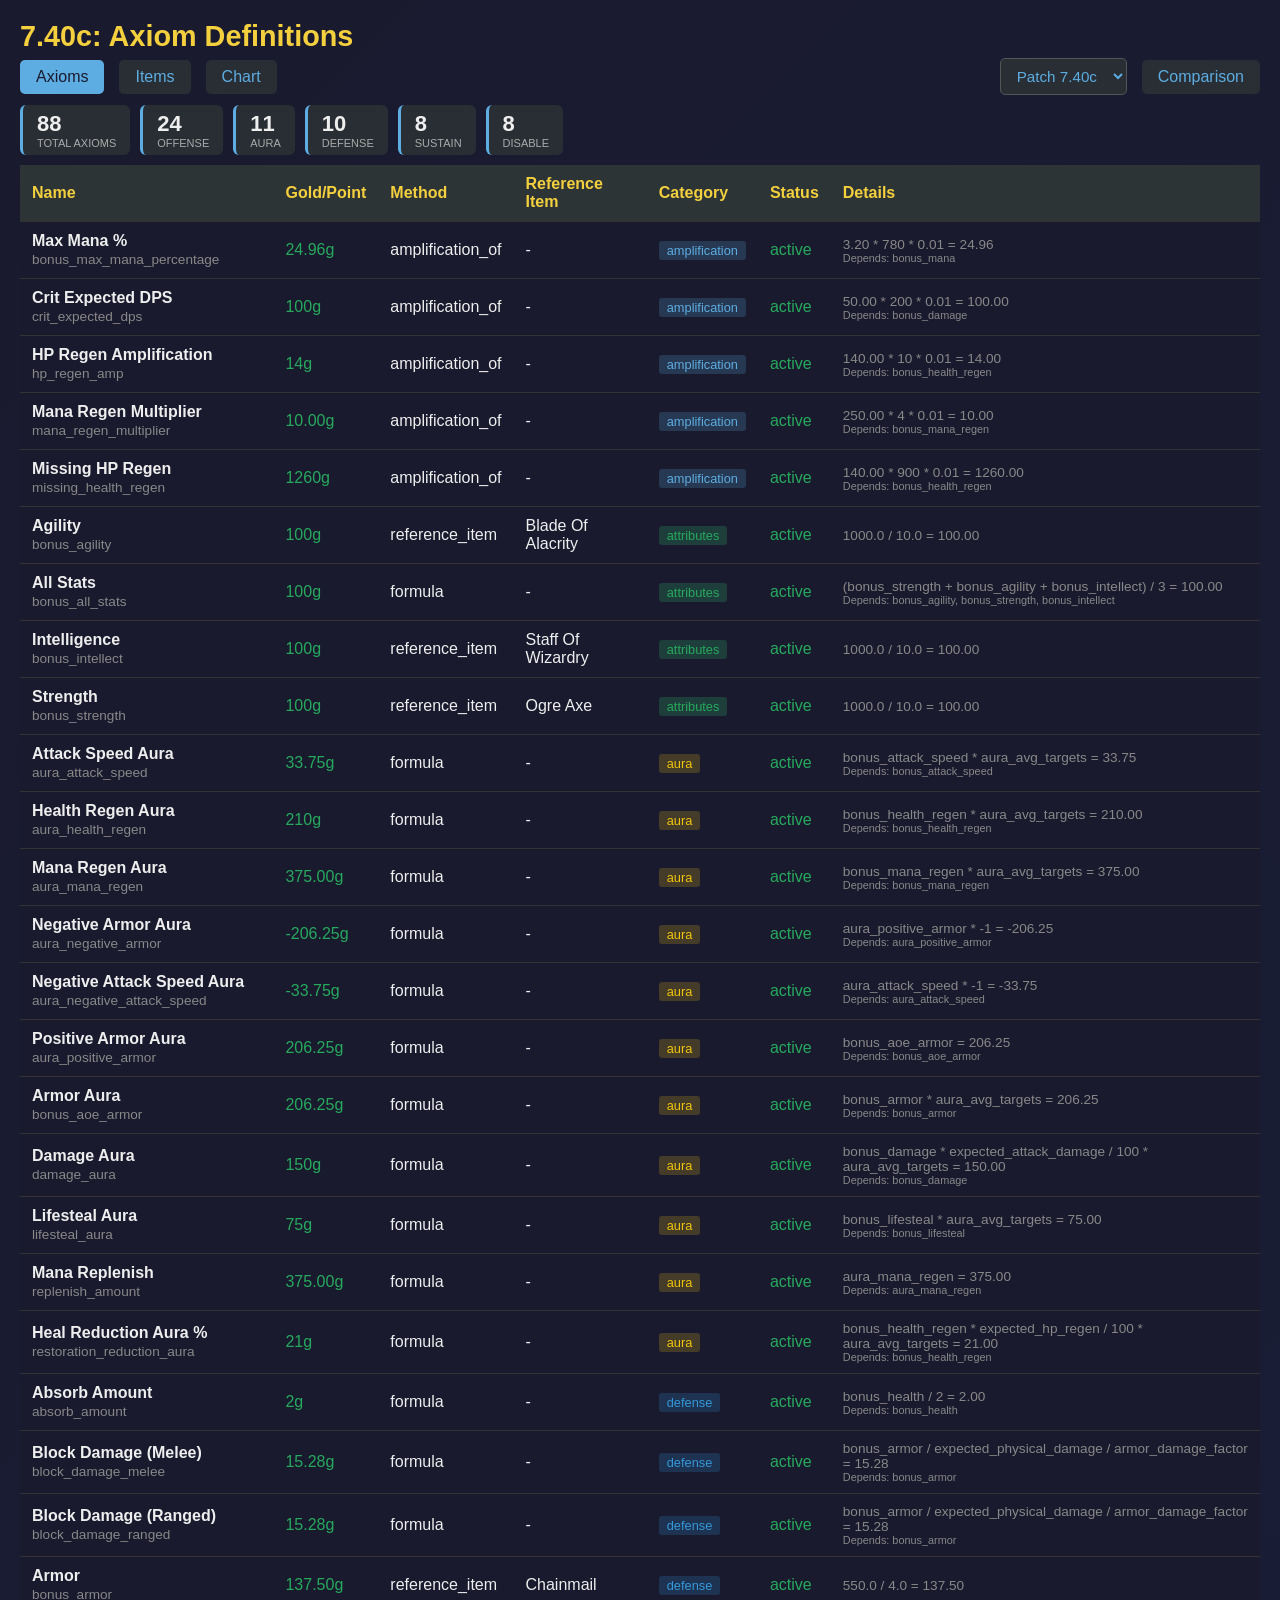
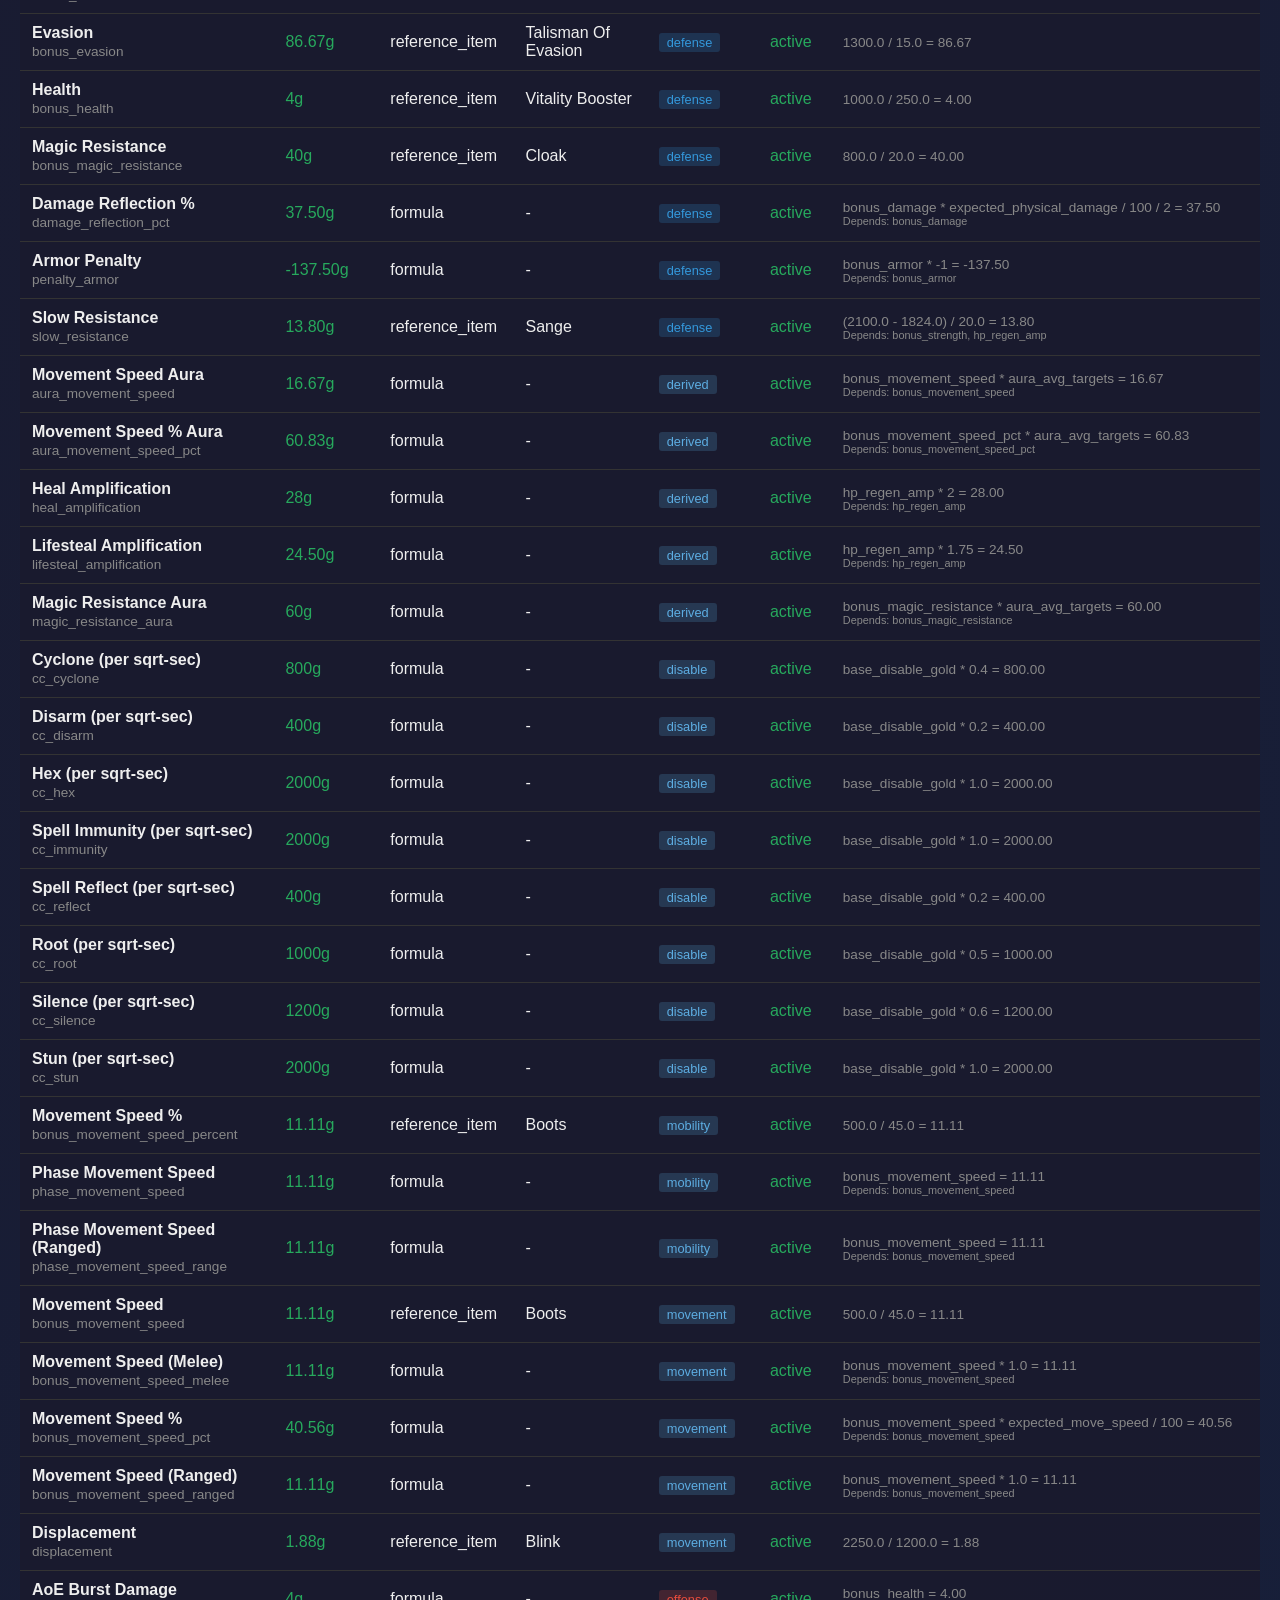
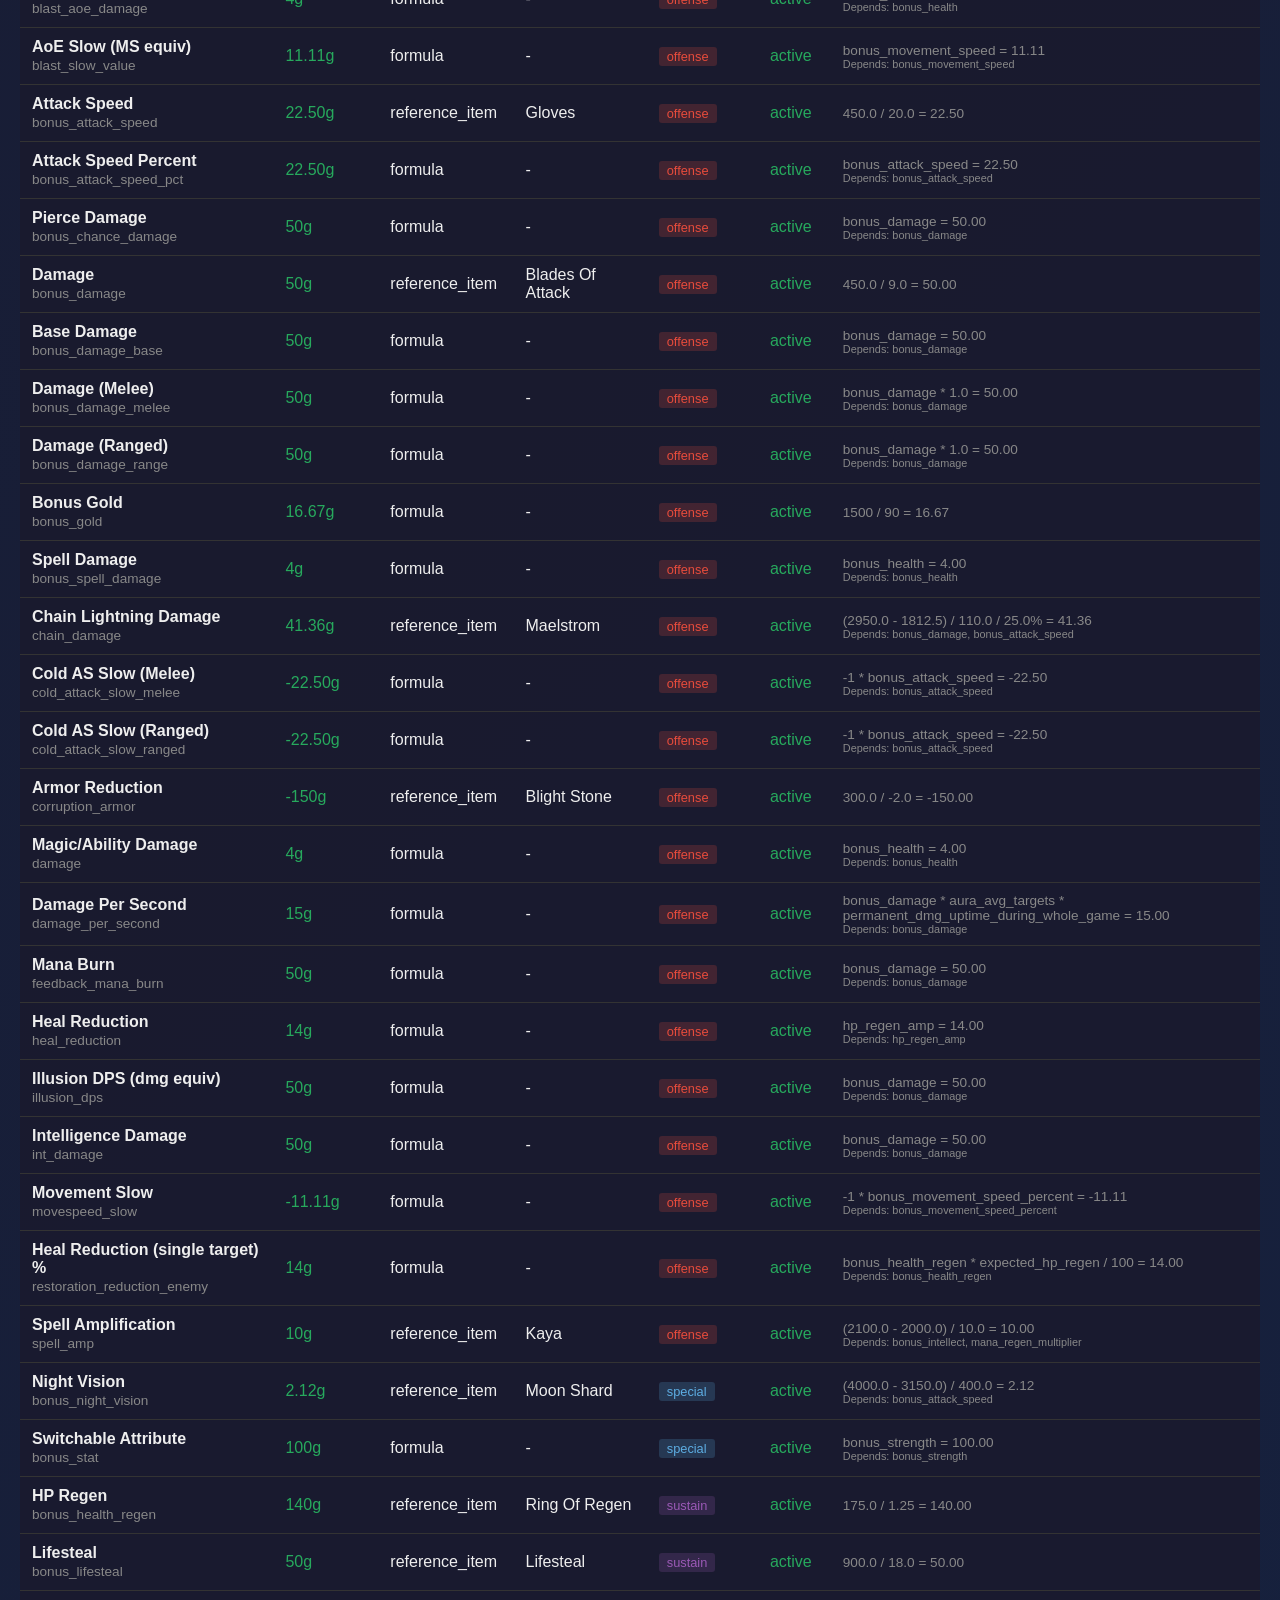
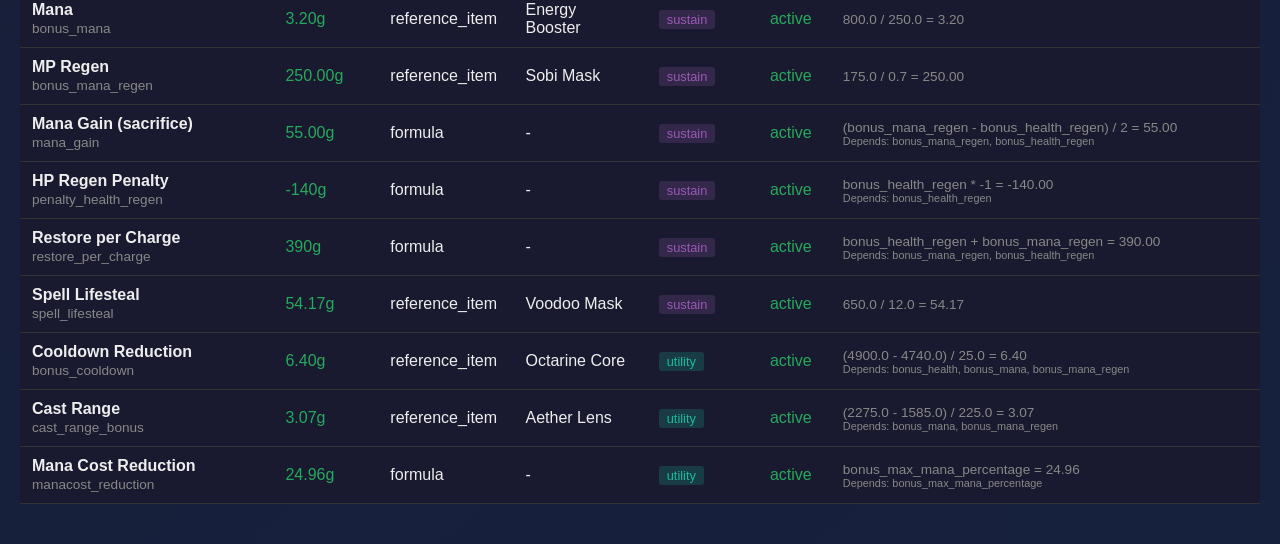
==== docs/patch_7.40c/axioms_table.html @ 4ae04c8a "init commit: 7.40c" ====
<!DOCTYPE html>
<html lang="en">
<head>
    <meta charset="UTF-8">
    <meta name="viewport" content="width=device-width, initial-scale=1.0">
    <title>Axioms - Dota 2 Item Analysis (Patch 7.40c)</title>
    <style>
* { box-sizing: border-box; margin: 0; padding: 0; }
body {
    font-family: 'Segoe UI', Tahoma, Geneva, Verdana, sans-serif;
    background: linear-gradient(135deg, #1a1a2e 0%, #16213e 100%);
    color: #eee;
    min-height: 100vh;
    padding: 20px;
}
.container { max-width: 1400px; margin: 0 auto; }
h1 { color: #f4d03f; margin-bottom: 10px; font-size: 1.8em; }
.subtitle { color: #888; margin-bottom: 20px; font-size: 0.9em; }
a { color: #5dade2; text-decoration: none; }
a:hover { text-decoration: underline; }

/* Navigation */
.nav { margin-bottom: 20px; display: flex; gap: 15px; flex-wrap: wrap; align-items: center; }
.nav a {
    background: rgba(45, 52, 54, 0.8);
    padding: 8px 16px;
    border-radius: 5px;
    color: #5dade2;
    transition: background 0.2s;
}
.nav a:hover { background: rgba(93, 173, 226, 0.2); text-decoration: none; }
.nav a.active { background: #5dade2; color: #1a1a2e; }

/* Stats cards */
.stats-row {
    display: flex; gap: 15px; flex-wrap: wrap; margin-bottom: 20px;
}
.stat-card {
    background: rgba(45, 52, 54, 0.8);
    padding: 12px 20px; border-radius: 8px;
    border-left: 4px solid #5dade2;
}
.stat-card.overvalued { border-left-color: #27a95d; }
.stat-card.undervalued { border-left-color: #e74c3c; }
.stat-card.fair { border-left-color: #86cef3; }
.stat-value { font-size: 22px; font-weight: bold; }
.stat-label { font-size: 11px; color: #aaa; text-transform: uppercase; }

/* Tables */
.table-container { overflow-x: auto; margin-bottom: 20px; }
table { border-collapse: collapse; width: 100%; background: rgba(26, 26, 46, 0.9); }
th, td { padding: 10px 12px; text-align: left; border-bottom: 1px solid #333; }
th {
    background: #2d3436;
    color: #f4d03f;
    cursor: pointer;
    user-select: none;
    position: sticky;
    top: 0;
}
th:hover { background: #3d4446; }
th.sorted-asc::after { content: ' \25B2'; font-size: 0.7em; }
th.sorted-desc::after { content: ' \25BC'; font-size: 0.7em; }
tr:hover { background: rgba(93, 173, 226, 0.1); }
.text-muted { color: #888; font-size: 0.85em; }
.text-green { color: #27a95d; }
.text-red { color: #e74c3c; }
.text-yellow { color: #86cef3; }
.text-blue { color: #5dade2; }

/* Responsive */
@media (max-width: 768px) {
    h1 { font-size: 1.4em; }
    .stats-row { flex-direction: column; }
    th, td { padding: 8px; font-size: 0.9em; }
}
/* Compact overrides for data pages (denser layout) */
h1 { margin-bottom: 5px; }
.nav { margin-bottom: 10px; }
.stats-row { gap: 10px; margin-bottom: 10px; }
.stat-card { padding: 6px 14px; border-radius: 6px; border-left-width: 3px; }

.category-badge {
    display: inline-block;
    padding: 2px 8px;
    border-radius: 3px;
    font-size: 0.8em;
    background: rgba(93, 173, 226, 0.2);
    color: #5dade2;
}
.category-badge.attributes { background: rgba(46, 204, 113, 0.2); color: #27a95d; }
.category-badge.offense { background: rgba(231, 76, 60, 0.2); color: #e74c3c; }
.category-badge.defense { background: rgba(52, 152, 219, 0.2); color: #3498db; }
.category-badge.sustain { background: rgba(155, 89, 182, 0.2); color: #9b59b6; }
.category-badge.aura { background: rgba(241, 196, 15, 0.2); color: #f1c40f; }
.category-badge.utility { background: rgba(26, 188, 156, 0.2); color: #1abc9c; }
.status-active { color: #27a95d; }
.status-unknown { color: #e74c3c; }
.depends { font-size: 0.8em; color: #888; }
    
.nav-right { margin-left: auto; display: flex; gap: 15px; align-items: center; }
#patchSelect {
    background: rgba(45, 52, 54, 0.8);
    color: #5dade2;
    border: 1px solid #555;
    padding: 8px 12px;
    border-radius: 5px;
    font-size: 0.95em;
    cursor: pointer;
}
#patchSelect:hover { background: rgba(93, 173, 226, 0.2); }
#patchSelect option { background: #2d3436; color: #eee; }
</style>
</head>
<body data-patch="7.40c">
    <div class="container">
        <h1>7.40c: Axiom Definitions</h1>

        <div class="nav"><a href="axioms_table.html" class="active">Axioms</a> <a href="items_table.html" class="">Items</a> <a href="interactive_chart.html" class="">Chart</a><div class="nav-right"><select id="patchSelect"></select><a href="../comparison.html">Comparison</a></div></div>

        <div class="stats-row">
            <div class="stat-card">
                <div class="stat-value">88</div>
                <div class="stat-label">Total Axioms</div>
            </div>
            <div class="stat-card">
                <div class="stat-value">24</div>
                <div class="stat-label">Offense</div>
            </div>
            <div class="stat-card">
                <div class="stat-value">11</div>
                <div class="stat-label">Aura</div>
            </div>
            <div class="stat-card">
                <div class="stat-value">10</div>
                <div class="stat-label">Defense</div>
            </div>
            <div class="stat-card">
                <div class="stat-value">8</div>
                <div class="stat-label">Sustain</div>
            </div>
            <div class="stat-card">
                <div class="stat-value">8</div>
                <div class="stat-label">Disable</div>
            </div>
        </div>

        <div class="table-container">
            <table id="axiomsTable">
                <thead>
                    <tr>
                        <th data-col="name">Name</th>
                        <th data-col="gold">Gold/Point</th>
                        <th data-col="method">Method</th>
                        <th data-col="reference">Reference Item</th>
                        <th data-col="category">Category</th>
                        <th data-col="status">Status</th>
                        <th>Details</th>
                    </tr>
                </thead>
                <tbody>
                    <tr>
                        <td><strong>Max Mana %</strong><br><span class="text-muted">bonus_max_mana_percentage</span></td>
                        <td class="text-green">24.96g</td>
                        <td>amplification_of</td>
                        <td>-</td>
                        <td><span class="category-badge amplification">amplification</span></td>
                        <td class="status-active">active</td>
                        <td class="text-muted">3.20 * 780 * 0.01 = 24.96<div class="depends">Depends: bonus_mana</div></td>
                    </tr>
                    <tr>
                        <td><strong>Crit Expected DPS</strong><br><span class="text-muted">crit_expected_dps</span></td>
                        <td class="text-green">100g</td>
                        <td>amplification_of</td>
                        <td>-</td>
                        <td><span class="category-badge amplification">amplification</span></td>
                        <td class="status-active">active</td>
                        <td class="text-muted">50.00 * 200 * 0.01 = 100.00<div class="depends">Depends: bonus_damage</div></td>
                    </tr>
                    <tr>
                        <td><strong>HP Regen Amplification</strong><br><span class="text-muted">hp_regen_amp</span></td>
                        <td class="text-green">14g</td>
                        <td>amplification_of</td>
                        <td>-</td>
                        <td><span class="category-badge amplification">amplification</span></td>
                        <td class="status-active">active</td>
                        <td class="text-muted">140.00 * 10 * 0.01 = 14.00<div class="depends">Depends: bonus_health_regen</div></td>
                    </tr>
                    <tr>
                        <td><strong>Mana Regen Multiplier</strong><br><span class="text-muted">mana_regen_multiplier</span></td>
                        <td class="text-green">10.00g</td>
                        <td>amplification_of</td>
                        <td>-</td>
                        <td><span class="category-badge amplification">amplification</span></td>
                        <td class="status-active">active</td>
                        <td class="text-muted">250.00 * 4 * 0.01 = 10.00<div class="depends">Depends: bonus_mana_regen</div></td>
                    </tr>
                    <tr>
                        <td><strong>Missing HP Regen</strong><br><span class="text-muted">missing_health_regen</span></td>
                        <td class="text-green">1260g</td>
                        <td>amplification_of</td>
                        <td>-</td>
                        <td><span class="category-badge amplification">amplification</span></td>
                        <td class="status-active">active</td>
                        <td class="text-muted">140.00 * 900 * 0.01 = 1260.00<div class="depends">Depends: bonus_health_regen</div></td>
                    </tr>
                    <tr>
                        <td><strong>Agility</strong><br><span class="text-muted">bonus_agility</span></td>
                        <td class="text-green">100g</td>
                        <td>reference_item</td>
                        <td>Blade Of Alacrity</td>
                        <td><span class="category-badge attributes">attributes</span></td>
                        <td class="status-active">active</td>
                        <td class="text-muted">1000.0 / 10.0 = 100.00</td>
                    </tr>
                    <tr>
                        <td><strong>All Stats</strong><br><span class="text-muted">bonus_all_stats</span></td>
                        <td class="text-green">100g</td>
                        <td>formula</td>
                        <td>-</td>
                        <td><span class="category-badge attributes">attributes</span></td>
                        <td class="status-active">active</td>
                        <td class="text-muted">(bonus_strength + bonus_agility + bonus_intellect) / 3 = 100.00<div class="depends">Depends: bonus_agility, bonus_strength, bonus_intellect</div></td>
                    </tr>
                    <tr>
                        <td><strong>Intelligence</strong><br><span class="text-muted">bonus_intellect</span></td>
                        <td class="text-green">100g</td>
                        <td>reference_item</td>
                        <td>Staff Of Wizardry</td>
                        <td><span class="category-badge attributes">attributes</span></td>
                        <td class="status-active">active</td>
                        <td class="text-muted">1000.0 / 10.0 = 100.00</td>
                    </tr>
                    <tr>
                        <td><strong>Strength</strong><br><span class="text-muted">bonus_strength</span></td>
                        <td class="text-green">100g</td>
                        <td>reference_item</td>
                        <td>Ogre Axe</td>
                        <td><span class="category-badge attributes">attributes</span></td>
                        <td class="status-active">active</td>
                        <td class="text-muted">1000.0 / 10.0 = 100.00</td>
                    </tr>
                    <tr>
                        <td><strong>Attack Speed Aura</strong><br><span class="text-muted">aura_attack_speed</span></td>
                        <td class="text-green">33.75g</td>
                        <td>formula</td>
                        <td>-</td>
                        <td><span class="category-badge aura">aura</span></td>
                        <td class="status-active">active</td>
                        <td class="text-muted">bonus_attack_speed * aura_avg_targets = 33.75<div class="depends">Depends: bonus_attack_speed</div></td>
                    </tr>
                    <tr>
                        <td><strong>Health Regen Aura</strong><br><span class="text-muted">aura_health_regen</span></td>
                        <td class="text-green">210g</td>
                        <td>formula</td>
                        <td>-</td>
                        <td><span class="category-badge aura">aura</span></td>
                        <td class="status-active">active</td>
                        <td class="text-muted">bonus_health_regen * aura_avg_targets = 210.00<div class="depends">Depends: bonus_health_regen</div></td>
                    </tr>
                    <tr>
                        <td><strong>Mana Regen Aura</strong><br><span class="text-muted">aura_mana_regen</span></td>
                        <td class="text-green">375.00g</td>
                        <td>formula</td>
                        <td>-</td>
                        <td><span class="category-badge aura">aura</span></td>
                        <td class="status-active">active</td>
                        <td class="text-muted">bonus_mana_regen * aura_avg_targets = 375.00<div class="depends">Depends: bonus_mana_regen</div></td>
                    </tr>
                    <tr>
                        <td><strong>Negative Armor Aura</strong><br><span class="text-muted">aura_negative_armor</span></td>
                        <td class="text-green">-206.25g</td>
                        <td>formula</td>
                        <td>-</td>
                        <td><span class="category-badge aura">aura</span></td>
                        <td class="status-active">active</td>
                        <td class="text-muted">aura_positive_armor * -1 = -206.25<div class="depends">Depends: aura_positive_armor</div></td>
                    </tr>
                    <tr>
                        <td><strong>Negative Attack Speed Aura</strong><br><span class="text-muted">aura_negative_attack_speed</span></td>
                        <td class="text-green">-33.75g</td>
                        <td>formula</td>
                        <td>-</td>
                        <td><span class="category-badge aura">aura</span></td>
                        <td class="status-active">active</td>
                        <td class="text-muted">aura_attack_speed * -1 = -33.75<div class="depends">Depends: aura_attack_speed</div></td>
                    </tr>
                    <tr>
                        <td><strong>Positive Armor Aura</strong><br><span class="text-muted">aura_positive_armor</span></td>
                        <td class="text-green">206.25g</td>
                        <td>formula</td>
                        <td>-</td>
                        <td><span class="category-badge aura">aura</span></td>
                        <td class="status-active">active</td>
                        <td class="text-muted">bonus_aoe_armor = 206.25<div class="depends">Depends: bonus_aoe_armor</div></td>
                    </tr>
                    <tr>
                        <td><strong>Armor Aura</strong><br><span class="text-muted">bonus_aoe_armor</span></td>
                        <td class="text-green">206.25g</td>
                        <td>formula</td>
                        <td>-</td>
                        <td><span class="category-badge aura">aura</span></td>
                        <td class="status-active">active</td>
                        <td class="text-muted">bonus_armor * aura_avg_targets = 206.25<div class="depends">Depends: bonus_armor</div></td>
                    </tr>
                    <tr>
                        <td><strong>Damage Aura</strong><br><span class="text-muted">damage_aura</span></td>
                        <td class="text-green">150g</td>
                        <td>formula</td>
                        <td>-</td>
                        <td><span class="category-badge aura">aura</span></td>
                        <td class="status-active">active</td>
                        <td class="text-muted">bonus_damage * expected_attack_damage / 100 * aura_avg_targets = 150.00<div class="depends">Depends: bonus_damage</div></td>
                    </tr>
                    <tr>
                        <td><strong>Lifesteal Aura</strong><br><span class="text-muted">lifesteal_aura</span></td>
                        <td class="text-green">75g</td>
                        <td>formula</td>
                        <td>-</td>
                        <td><span class="category-badge aura">aura</span></td>
                        <td class="status-active">active</td>
                        <td class="text-muted">bonus_lifesteal * aura_avg_targets = 75.00<div class="depends">Depends: bonus_lifesteal</div></td>
                    </tr>
                    <tr>
                        <td><strong>Mana Replenish</strong><br><span class="text-muted">replenish_amount</span></td>
                        <td class="text-green">375.00g</td>
                        <td>formula</td>
                        <td>-</td>
                        <td><span class="category-badge aura">aura</span></td>
                        <td class="status-active">active</td>
                        <td class="text-muted">aura_mana_regen = 375.00<div class="depends">Depends: aura_mana_regen</div></td>
                    </tr>
                    <tr>
                        <td><strong>Heal Reduction Aura %</strong><br><span class="text-muted">restoration_reduction_aura</span></td>
                        <td class="text-green">21g</td>
                        <td>formula</td>
                        <td>-</td>
                        <td><span class="category-badge aura">aura</span></td>
                        <td class="status-active">active</td>
                        <td class="text-muted">bonus_health_regen * expected_hp_regen / 100 * aura_avg_targets = 21.00<div class="depends">Depends: bonus_health_regen</div></td>
                    </tr>
                    <tr>
                        <td><strong>Absorb Amount</strong><br><span class="text-muted">absorb_amount</span></td>
                        <td class="text-green">2g</td>
                        <td>formula</td>
                        <td>-</td>
                        <td><span class="category-badge defense">defense</span></td>
                        <td class="status-active">active</td>
                        <td class="text-muted">bonus_health / 2 = 2.00<div class="depends">Depends: bonus_health</div></td>
                    </tr>
                    <tr>
                        <td><strong>Block Damage (Melee)</strong><br><span class="text-muted">block_damage_melee</span></td>
                        <td class="text-green">15.28g</td>
                        <td>formula</td>
                        <td>-</td>
                        <td><span class="category-badge defense">defense</span></td>
                        <td class="status-active">active</td>
                        <td class="text-muted">bonus_armor / expected_physical_damage / armor_damage_factor = 15.28<div class="depends">Depends: bonus_armor</div></td>
                    </tr>
                    <tr>
                        <td><strong>Block Damage (Ranged)</strong><br><span class="text-muted">block_damage_ranged</span></td>
                        <td class="text-green">15.28g</td>
                        <td>formula</td>
                        <td>-</td>
                        <td><span class="category-badge defense">defense</span></td>
                        <td class="status-active">active</td>
                        <td class="text-muted">bonus_armor / expected_physical_damage / armor_damage_factor = 15.28<div class="depends">Depends: bonus_armor</div></td>
                    </tr>
                    <tr>
                        <td><strong>Armor</strong><br><span class="text-muted">bonus_armor</span></td>
                        <td class="text-green">137.50g</td>
                        <td>reference_item</td>
                        <td>Chainmail</td>
                        <td><span class="category-badge defense">defense</span></td>
                        <td class="status-active">active</td>
                        <td class="text-muted">550.0 / 4.0 = 137.50</td>
                    </tr>
                    <tr>
                        <td><strong>Evasion</strong><br><span class="text-muted">bonus_evasion</span></td>
                        <td class="text-green">86.67g</td>
                        <td>reference_item</td>
                        <td>Talisman Of Evasion</td>
                        <td><span class="category-badge defense">defense</span></td>
                        <td class="status-active">active</td>
                        <td class="text-muted">1300.0 / 15.0 = 86.67</td>
                    </tr>
                    <tr>
                        <td><strong>Health</strong><br><span class="text-muted">bonus_health</span></td>
                        <td class="text-green">4g</td>
                        <td>reference_item</td>
                        <td>Vitality Booster</td>
                        <td><span class="category-badge defense">defense</span></td>
                        <td class="status-active">active</td>
                        <td class="text-muted">1000.0 / 250.0 = 4.00</td>
                    </tr>
                    <tr>
                        <td><strong>Magic Resistance</strong><br><span class="text-muted">bonus_magic_resistance</span></td>
                        <td class="text-green">40g</td>
                        <td>reference_item</td>
                        <td>Cloak</td>
                        <td><span class="category-badge defense">defense</span></td>
                        <td class="status-active">active</td>
                        <td class="text-muted">800.0 / 20.0 = 40.00</td>
                    </tr>
                    <tr>
                        <td><strong>Damage Reflection %</strong><br><span class="text-muted">damage_reflection_pct</span></td>
                        <td class="text-green">37.50g</td>
                        <td>formula</td>
                        <td>-</td>
                        <td><span class="category-badge defense">defense</span></td>
                        <td class="status-active">active</td>
                        <td class="text-muted">bonus_damage * expected_physical_damage / 100 / 2 = 37.50<div class="depends">Depends: bonus_damage</div></td>
                    </tr>
                    <tr>
                        <td><strong>Armor Penalty</strong><br><span class="text-muted">penalty_armor</span></td>
                        <td class="text-green">-137.50g</td>
                        <td>formula</td>
                        <td>-</td>
                        <td><span class="category-badge defense">defense</span></td>
                        <td class="status-active">active</td>
                        <td class="text-muted">bonus_armor * -1 = -137.50<div class="depends">Depends: bonus_armor</div></td>
                    </tr>
                    <tr>
                        <td><strong>Slow Resistance</strong><br><span class="text-muted">slow_resistance</span></td>
                        <td class="text-green">13.80g</td>
                        <td>reference_item</td>
                        <td>Sange</td>
                        <td><span class="category-badge defense">defense</span></td>
                        <td class="status-active">active</td>
                        <td class="text-muted">(2100.0 - 1824.0) / 20.0 = 13.80<div class="depends">Depends: bonus_strength, hp_regen_amp</div></td>
                    </tr>
                    <tr>
                        <td><strong>Movement Speed Aura</strong><br><span class="text-muted">aura_movement_speed</span></td>
                        <td class="text-green">16.67g</td>
                        <td>formula</td>
                        <td>-</td>
                        <td><span class="category-badge derived">derived</span></td>
                        <td class="status-active">active</td>
                        <td class="text-muted">bonus_movement_speed * aura_avg_targets = 16.67<div class="depends">Depends: bonus_movement_speed</div></td>
                    </tr>
                    <tr>
                        <td><strong>Movement Speed % Aura</strong><br><span class="text-muted">aura_movement_speed_pct</span></td>
                        <td class="text-green">60.83g</td>
                        <td>formula</td>
                        <td>-</td>
                        <td><span class="category-badge derived">derived</span></td>
                        <td class="status-active">active</td>
                        <td class="text-muted">bonus_movement_speed_pct * aura_avg_targets = 60.83<div class="depends">Depends: bonus_movement_speed_pct</div></td>
                    </tr>
                    <tr>
                        <td><strong>Heal Amplification</strong><br><span class="text-muted">heal_amplification</span></td>
                        <td class="text-green">28g</td>
                        <td>formula</td>
                        <td>-</td>
                        <td><span class="category-badge derived">derived</span></td>
                        <td class="status-active">active</td>
                        <td class="text-muted">hp_regen_amp * 2 = 28.00<div class="depends">Depends: hp_regen_amp</div></td>
                    </tr>
                    <tr>
                        <td><strong>Lifesteal Amplification</strong><br><span class="text-muted">lifesteal_amplification</span></td>
                        <td class="text-green">24.50g</td>
                        <td>formula</td>
                        <td>-</td>
                        <td><span class="category-badge derived">derived</span></td>
                        <td class="status-active">active</td>
                        <td class="text-muted">hp_regen_amp * 1.75 = 24.50<div class="depends">Depends: hp_regen_amp</div></td>
                    </tr>
                    <tr>
                        <td><strong>Magic Resistance Aura</strong><br><span class="text-muted">magic_resistance_aura</span></td>
                        <td class="text-green">60g</td>
                        <td>formula</td>
                        <td>-</td>
                        <td><span class="category-badge derived">derived</span></td>
                        <td class="status-active">active</td>
                        <td class="text-muted">bonus_magic_resistance * aura_avg_targets = 60.00<div class="depends">Depends: bonus_magic_resistance</div></td>
                    </tr>
                    <tr>
                        <td><strong>Cyclone (per sqrt-sec)</strong><br><span class="text-muted">cc_cyclone</span></td>
                        <td class="text-green">800g</td>
                        <td>formula</td>
                        <td>-</td>
                        <td><span class="category-badge disable">disable</span></td>
                        <td class="status-active">active</td>
                        <td class="text-muted">base_disable_gold * 0.4 = 800.00</td>
                    </tr>
                    <tr>
                        <td><strong>Disarm (per sqrt-sec)</strong><br><span class="text-muted">cc_disarm</span></td>
                        <td class="text-green">400g</td>
                        <td>formula</td>
                        <td>-</td>
                        <td><span class="category-badge disable">disable</span></td>
                        <td class="status-active">active</td>
                        <td class="text-muted">base_disable_gold * 0.2 = 400.00</td>
                    </tr>
                    <tr>
                        <td><strong>Hex (per sqrt-sec)</strong><br><span class="text-muted">cc_hex</span></td>
                        <td class="text-green">2000g</td>
                        <td>formula</td>
                        <td>-</td>
                        <td><span class="category-badge disable">disable</span></td>
                        <td class="status-active">active</td>
                        <td class="text-muted">base_disable_gold * 1.0 = 2000.00</td>
                    </tr>
                    <tr>
                        <td><strong>Spell Immunity (per sqrt-sec)</strong><br><span class="text-muted">cc_immunity</span></td>
                        <td class="text-green">2000g</td>
                        <td>formula</td>
                        <td>-</td>
                        <td><span class="category-badge disable">disable</span></td>
                        <td class="status-active">active</td>
                        <td class="text-muted">base_disable_gold * 1.0 = 2000.00</td>
                    </tr>
                    <tr>
                        <td><strong>Spell Reflect (per sqrt-sec)</strong><br><span class="text-muted">cc_reflect</span></td>
                        <td class="text-green">400g</td>
                        <td>formula</td>
                        <td>-</td>
                        <td><span class="category-badge disable">disable</span></td>
                        <td class="status-active">active</td>
                        <td class="text-muted">base_disable_gold * 0.2 = 400.00</td>
                    </tr>
                    <tr>
                        <td><strong>Root (per sqrt-sec)</strong><br><span class="text-muted">cc_root</span></td>
                        <td class="text-green">1000g</td>
                        <td>formula</td>
                        <td>-</td>
                        <td><span class="category-badge disable">disable</span></td>
                        <td class="status-active">active</td>
                        <td class="text-muted">base_disable_gold * 0.5 = 1000.00</td>
                    </tr>
                    <tr>
                        <td><strong>Silence (per sqrt-sec)</strong><br><span class="text-muted">cc_silence</span></td>
                        <td class="text-green">1200g</td>
                        <td>formula</td>
                        <td>-</td>
                        <td><span class="category-badge disable">disable</span></td>
                        <td class="status-active">active</td>
                        <td class="text-muted">base_disable_gold * 0.6 = 1200.00</td>
                    </tr>
                    <tr>
                        <td><strong>Stun (per sqrt-sec)</strong><br><span class="text-muted">cc_stun</span></td>
                        <td class="text-green">2000g</td>
                        <td>formula</td>
                        <td>-</td>
                        <td><span class="category-badge disable">disable</span></td>
                        <td class="status-active">active</td>
                        <td class="text-muted">base_disable_gold * 1.0 = 2000.00</td>
                    </tr>
                    <tr>
                        <td><strong>Movement Speed %</strong><br><span class="text-muted">bonus_movement_speed_percent</span></td>
                        <td class="text-green">11.11g</td>
                        <td>reference_item</td>
                        <td>Boots</td>
                        <td><span class="category-badge mobility">mobility</span></td>
                        <td class="status-active">active</td>
                        <td class="text-muted">500.0 / 45.0 = 11.11</td>
                    </tr>
                    <tr>
                        <td><strong>Phase Movement Speed</strong><br><span class="text-muted">phase_movement_speed</span></td>
                        <td class="text-green">11.11g</td>
                        <td>formula</td>
                        <td>-</td>
                        <td><span class="category-badge mobility">mobility</span></td>
                        <td class="status-active">active</td>
                        <td class="text-muted">bonus_movement_speed = 11.11<div class="depends">Depends: bonus_movement_speed</div></td>
                    </tr>
                    <tr>
                        <td><strong>Phase Movement Speed (Ranged)</strong><br><span class="text-muted">phase_movement_speed_range</span></td>
                        <td class="text-green">11.11g</td>
                        <td>formula</td>
                        <td>-</td>
                        <td><span class="category-badge mobility">mobility</span></td>
                        <td class="status-active">active</td>
                        <td class="text-muted">bonus_movement_speed = 11.11<div class="depends">Depends: bonus_movement_speed</div></td>
                    </tr>
                    <tr>
                        <td><strong>Movement Speed</strong><br><span class="text-muted">bonus_movement_speed</span></td>
                        <td class="text-green">11.11g</td>
                        <td>reference_item</td>
                        <td>Boots</td>
                        <td><span class="category-badge movement">movement</span></td>
                        <td class="status-active">active</td>
                        <td class="text-muted">500.0 / 45.0 = 11.11</td>
                    </tr>
                    <tr>
                        <td><strong>Movement Speed (Melee)</strong><br><span class="text-muted">bonus_movement_speed_melee</span></td>
                        <td class="text-green">11.11g</td>
                        <td>formula</td>
                        <td>-</td>
                        <td><span class="category-badge movement">movement</span></td>
                        <td class="status-active">active</td>
                        <td class="text-muted">bonus_movement_speed * 1.0 = 11.11<div class="depends">Depends: bonus_movement_speed</div></td>
                    </tr>
                    <tr>
                        <td><strong>Movement Speed %</strong><br><span class="text-muted">bonus_movement_speed_pct</span></td>
                        <td class="text-green">40.56g</td>
                        <td>formula</td>
                        <td>-</td>
                        <td><span class="category-badge movement">movement</span></td>
                        <td class="status-active">active</td>
                        <td class="text-muted">bonus_movement_speed * expected_move_speed / 100 = 40.56<div class="depends">Depends: bonus_movement_speed</div></td>
                    </tr>
                    <tr>
                        <td><strong>Movement Speed (Ranged)</strong><br><span class="text-muted">bonus_movement_speed_ranged</span></td>
                        <td class="text-green">11.11g</td>
                        <td>formula</td>
                        <td>-</td>
                        <td><span class="category-badge movement">movement</span></td>
                        <td class="status-active">active</td>
                        <td class="text-muted">bonus_movement_speed * 1.0 = 11.11<div class="depends">Depends: bonus_movement_speed</div></td>
                    </tr>
                    <tr>
                        <td><strong>Displacement</strong><br><span class="text-muted">displacement</span></td>
                        <td class="text-green">1.88g</td>
                        <td>reference_item</td>
                        <td>Blink</td>
                        <td><span class="category-badge movement">movement</span></td>
                        <td class="status-active">active</td>
                        <td class="text-muted">2250.0 / 1200.0 = 1.88</td>
                    </tr>
                    <tr>
                        <td><strong>AoE Burst Damage</strong><br><span class="text-muted">blast_aoe_damage</span></td>
                        <td class="text-green">4g</td>
                        <td>formula</td>
                        <td>-</td>
                        <td><span class="category-badge offense">offense</span></td>
                        <td class="status-active">active</td>
                        <td class="text-muted">bonus_health = 4.00<div class="depends">Depends: bonus_health</div></td>
                    </tr>
                    <tr>
                        <td><strong>AoE Slow (MS equiv)</strong><br><span class="text-muted">blast_slow_value</span></td>
                        <td class="text-green">11.11g</td>
                        <td>formula</td>
                        <td>-</td>
                        <td><span class="category-badge offense">offense</span></td>
                        <td class="status-active">active</td>
                        <td class="text-muted">bonus_movement_speed = 11.11<div class="depends">Depends: bonus_movement_speed</div></td>
                    </tr>
                    <tr>
                        <td><strong>Attack Speed</strong><br><span class="text-muted">bonus_attack_speed</span></td>
                        <td class="text-green">22.50g</td>
                        <td>reference_item</td>
                        <td>Gloves</td>
                        <td><span class="category-badge offense">offense</span></td>
                        <td class="status-active">active</td>
                        <td class="text-muted">450.0 / 20.0 = 22.50</td>
                    </tr>
                    <tr>
                        <td><strong>Attack Speed Percent</strong><br><span class="text-muted">bonus_attack_speed_pct</span></td>
                        <td class="text-green">22.50g</td>
                        <td>formula</td>
                        <td>-</td>
                        <td><span class="category-badge offense">offense</span></td>
                        <td class="status-active">active</td>
                        <td class="text-muted">bonus_attack_speed = 22.50<div class="depends">Depends: bonus_attack_speed</div></td>
                    </tr>
                    <tr>
                        <td><strong>Pierce Damage</strong><br><span class="text-muted">bonus_chance_damage</span></td>
                        <td class="text-green">50g</td>
                        <td>formula</td>
                        <td>-</td>
                        <td><span class="category-badge offense">offense</span></td>
                        <td class="status-active">active</td>
                        <td class="text-muted">bonus_damage = 50.00<div class="depends">Depends: bonus_damage</div></td>
                    </tr>
                    <tr>
                        <td><strong>Damage</strong><br><span class="text-muted">bonus_damage</span></td>
                        <td class="text-green">50g</td>
                        <td>reference_item</td>
                        <td>Blades Of Attack</td>
                        <td><span class="category-badge offense">offense</span></td>
                        <td class="status-active">active</td>
                        <td class="text-muted">450.0 / 9.0 = 50.00</td>
                    </tr>
                    <tr>
                        <td><strong>Base Damage</strong><br><span class="text-muted">bonus_damage_base</span></td>
                        <td class="text-green">50g</td>
                        <td>formula</td>
                        <td>-</td>
                        <td><span class="category-badge offense">offense</span></td>
                        <td class="status-active">active</td>
                        <td class="text-muted">bonus_damage = 50.00<div class="depends">Depends: bonus_damage</div></td>
                    </tr>
                    <tr>
                        <td><strong>Damage (Melee)</strong><br><span class="text-muted">bonus_damage_melee</span></td>
                        <td class="text-green">50g</td>
                        <td>formula</td>
                        <td>-</td>
                        <td><span class="category-badge offense">offense</span></td>
                        <td class="status-active">active</td>
                        <td class="text-muted">bonus_damage * 1.0 = 50.00<div class="depends">Depends: bonus_damage</div></td>
                    </tr>
                    <tr>
                        <td><strong>Damage (Ranged)</strong><br><span class="text-muted">bonus_damage_range</span></td>
                        <td class="text-green">50g</td>
                        <td>formula</td>
                        <td>-</td>
                        <td><span class="category-badge offense">offense</span></td>
                        <td class="status-active">active</td>
                        <td class="text-muted">bonus_damage * 1.0 = 50.00<div class="depends">Depends: bonus_damage</div></td>
                    </tr>
                    <tr>
                        <td><strong>Bonus Gold</strong><br><span class="text-muted">bonus_gold</span></td>
                        <td class="text-green">16.67g</td>
                        <td>formula</td>
                        <td>-</td>
                        <td><span class="category-badge offense">offense</span></td>
                        <td class="status-active">active</td>
                        <td class="text-muted">1500 / 90 = 16.67</td>
                    </tr>
                    <tr>
                        <td><strong>Spell Damage</strong><br><span class="text-muted">bonus_spell_damage</span></td>
                        <td class="text-green">4g</td>
                        <td>formula</td>
                        <td>-</td>
                        <td><span class="category-badge offense">offense</span></td>
                        <td class="status-active">active</td>
                        <td class="text-muted">bonus_health = 4.00<div class="depends">Depends: bonus_health</div></td>
                    </tr>
                    <tr>
                        <td><strong>Chain Lightning Damage</strong><br><span class="text-muted">chain_damage</span></td>
                        <td class="text-green">41.36g</td>
                        <td>reference_item</td>
                        <td>Maelstrom</td>
                        <td><span class="category-badge offense">offense</span></td>
                        <td class="status-active">active</td>
                        <td class="text-muted">(2950.0 - 1812.5) / 110.0 / 25.0% = 41.36<div class="depends">Depends: bonus_damage, bonus_attack_speed</div></td>
                    </tr>
                    <tr>
                        <td><strong>Cold AS Slow (Melee)</strong><br><span class="text-muted">cold_attack_slow_melee</span></td>
                        <td class="text-green">-22.50g</td>
                        <td>formula</td>
                        <td>-</td>
                        <td><span class="category-badge offense">offense</span></td>
                        <td class="status-active">active</td>
                        <td class="text-muted">-1 * bonus_attack_speed = -22.50<div class="depends">Depends: bonus_attack_speed</div></td>
                    </tr>
                    <tr>
                        <td><strong>Cold AS Slow (Ranged)</strong><br><span class="text-muted">cold_attack_slow_ranged</span></td>
                        <td class="text-green">-22.50g</td>
                        <td>formula</td>
                        <td>-</td>
                        <td><span class="category-badge offense">offense</span></td>
                        <td class="status-active">active</td>
                        <td class="text-muted">-1 * bonus_attack_speed = -22.50<div class="depends">Depends: bonus_attack_speed</div></td>
                    </tr>
                    <tr>
                        <td><strong>Armor Reduction</strong><br><span class="text-muted">corruption_armor</span></td>
                        <td class="text-green">-150g</td>
                        <td>reference_item</td>
                        <td>Blight Stone</td>
                        <td><span class="category-badge offense">offense</span></td>
                        <td class="status-active">active</td>
                        <td class="text-muted">300.0 / -2.0 = -150.00</td>
                    </tr>
                    <tr>
                        <td><strong>Magic/Ability Damage</strong><br><span class="text-muted">damage</span></td>
                        <td class="text-green">4g</td>
                        <td>formula</td>
                        <td>-</td>
                        <td><span class="category-badge offense">offense</span></td>
                        <td class="status-active">active</td>
                        <td class="text-muted">bonus_health = 4.00<div class="depends">Depends: bonus_health</div></td>
                    </tr>
                    <tr>
                        <td><strong>Damage Per Second</strong><br><span class="text-muted">damage_per_second</span></td>
                        <td class="text-green">15g</td>
                        <td>formula</td>
                        <td>-</td>
                        <td><span class="category-badge offense">offense</span></td>
                        <td class="status-active">active</td>
                        <td class="text-muted">bonus_damage * aura_avg_targets * permanent_dmg_uptime_during_whole_game = 15.00<div class="depends">Depends: bonus_damage</div></td>
                    </tr>
                    <tr>
                        <td><strong>Mana Burn</strong><br><span class="text-muted">feedback_mana_burn</span></td>
                        <td class="text-green">50g</td>
                        <td>formula</td>
                        <td>-</td>
                        <td><span class="category-badge offense">offense</span></td>
                        <td class="status-active">active</td>
                        <td class="text-muted">bonus_damage = 50.00<div class="depends">Depends: bonus_damage</div></td>
                    </tr>
                    <tr>
                        <td><strong>Heal Reduction</strong><br><span class="text-muted">heal_reduction</span></td>
                        <td class="text-green">14g</td>
                        <td>formula</td>
                        <td>-</td>
                        <td><span class="category-badge offense">offense</span></td>
                        <td class="status-active">active</td>
                        <td class="text-muted">hp_regen_amp = 14.00<div class="depends">Depends: hp_regen_amp</div></td>
                    </tr>
                    <tr>
                        <td><strong>Illusion DPS (dmg equiv)</strong><br><span class="text-muted">illusion_dps</span></td>
                        <td class="text-green">50g</td>
                        <td>formula</td>
                        <td>-</td>
                        <td><span class="category-badge offense">offense</span></td>
                        <td class="status-active">active</td>
                        <td class="text-muted">bonus_damage = 50.00<div class="depends">Depends: bonus_damage</div></td>
                    </tr>
                    <tr>
                        <td><strong>Intelligence Damage</strong><br><span class="text-muted">int_damage</span></td>
                        <td class="text-green">50g</td>
                        <td>formula</td>
                        <td>-</td>
                        <td><span class="category-badge offense">offense</span></td>
                        <td class="status-active">active</td>
                        <td class="text-muted">bonus_damage = 50.00<div class="depends">Depends: bonus_damage</div></td>
                    </tr>
                    <tr>
                        <td><strong>Movement Slow</strong><br><span class="text-muted">movespeed_slow</span></td>
                        <td class="text-green">-11.11g</td>
                        <td>formula</td>
                        <td>-</td>
                        <td><span class="category-badge offense">offense</span></td>
                        <td class="status-active">active</td>
                        <td class="text-muted">-1 * bonus_movement_speed_percent = -11.11<div class="depends">Depends: bonus_movement_speed_percent</div></td>
                    </tr>
                    <tr>
                        <td><strong>Heal Reduction (single target) %</strong><br><span class="text-muted">restoration_reduction_enemy</span></td>
                        <td class="text-green">14g</td>
                        <td>formula</td>
                        <td>-</td>
                        <td><span class="category-badge offense">offense</span></td>
                        <td class="status-active">active</td>
                        <td class="text-muted">bonus_health_regen * expected_hp_regen / 100 = 14.00<div class="depends">Depends: bonus_health_regen</div></td>
                    </tr>
                    <tr>
                        <td><strong>Spell Amplification</strong><br><span class="text-muted">spell_amp</span></td>
                        <td class="text-green">10g</td>
                        <td>reference_item</td>
                        <td>Kaya</td>
                        <td><span class="category-badge offense">offense</span></td>
                        <td class="status-active">active</td>
                        <td class="text-muted">(2100.0 - 2000.0) / 10.0 = 10.00<div class="depends">Depends: bonus_intellect, mana_regen_multiplier</div></td>
                    </tr>
                    <tr>
                        <td><strong>Night Vision</strong><br><span class="text-muted">bonus_night_vision</span></td>
                        <td class="text-green">2.12g</td>
                        <td>reference_item</td>
                        <td>Moon Shard</td>
                        <td><span class="category-badge special">special</span></td>
                        <td class="status-active">active</td>
                        <td class="text-muted">(4000.0 - 3150.0) / 400.0 = 2.12<div class="depends">Depends: bonus_attack_speed</div></td>
                    </tr>
                    <tr>
                        <td><strong>Switchable Attribute</strong><br><span class="text-muted">bonus_stat</span></td>
                        <td class="text-green">100g</td>
                        <td>formula</td>
                        <td>-</td>
                        <td><span class="category-badge special">special</span></td>
                        <td class="status-active">active</td>
                        <td class="text-muted">bonus_strength = 100.00<div class="depends">Depends: bonus_strength</div></td>
                    </tr>
                    <tr>
                        <td><strong>HP Regen</strong><br><span class="text-muted">bonus_health_regen</span></td>
                        <td class="text-green">140g</td>
                        <td>reference_item</td>
                        <td>Ring Of Regen</td>
                        <td><span class="category-badge sustain">sustain</span></td>
                        <td class="status-active">active</td>
                        <td class="text-muted">175.0 / 1.25 = 140.00</td>
                    </tr>
                    <tr>
                        <td><strong>Lifesteal</strong><br><span class="text-muted">bonus_lifesteal</span></td>
                        <td class="text-green">50g</td>
                        <td>reference_item</td>
                        <td>Lifesteal</td>
                        <td><span class="category-badge sustain">sustain</span></td>
                        <td class="status-active">active</td>
                        <td class="text-muted">900.0 / 18.0 = 50.00</td>
                    </tr>
                    <tr>
                        <td><strong>Mana</strong><br><span class="text-muted">bonus_mana</span></td>
                        <td class="text-green">3.20g</td>
                        <td>reference_item</td>
                        <td>Energy Booster</td>
                        <td><span class="category-badge sustain">sustain</span></td>
                        <td class="status-active">active</td>
                        <td class="text-muted">800.0 / 250.0 = 3.20</td>
                    </tr>
                    <tr>
                        <td><strong>MP Regen</strong><br><span class="text-muted">bonus_mana_regen</span></td>
                        <td class="text-green">250.00g</td>
                        <td>reference_item</td>
                        <td>Sobi Mask</td>
                        <td><span class="category-badge sustain">sustain</span></td>
                        <td class="status-active">active</td>
                        <td class="text-muted">175.0 / 0.7 = 250.00</td>
                    </tr>
                    <tr>
                        <td><strong>Mana Gain (sacrifice)</strong><br><span class="text-muted">mana_gain</span></td>
                        <td class="text-green">55.00g</td>
                        <td>formula</td>
                        <td>-</td>
                        <td><span class="category-badge sustain">sustain</span></td>
                        <td class="status-active">active</td>
                        <td class="text-muted">(bonus_mana_regen - bonus_health_regen) / 2 = 55.00<div class="depends">Depends: bonus_mana_regen, bonus_health_regen</div></td>
                    </tr>
                    <tr>
                        <td><strong>HP Regen Penalty</strong><br><span class="text-muted">penalty_health_regen</span></td>
                        <td class="text-green">-140g</td>
                        <td>formula</td>
                        <td>-</td>
                        <td><span class="category-badge sustain">sustain</span></td>
                        <td class="status-active">active</td>
                        <td class="text-muted">bonus_health_regen * -1 = -140.00<div class="depends">Depends: bonus_health_regen</div></td>
                    </tr>
                    <tr>
                        <td><strong>Restore per Charge</strong><br><span class="text-muted">restore_per_charge</span></td>
                        <td class="text-green">390g</td>
                        <td>formula</td>
                        <td>-</td>
                        <td><span class="category-badge sustain">sustain</span></td>
                        <td class="status-active">active</td>
                        <td class="text-muted">bonus_health_regen + bonus_mana_regen = 390.00<div class="depends">Depends: bonus_mana_regen, bonus_health_regen</div></td>
                    </tr>
                    <tr>
                        <td><strong>Spell Lifesteal</strong><br><span class="text-muted">spell_lifesteal</span></td>
                        <td class="text-green">54.17g</td>
                        <td>reference_item</td>
                        <td>Voodoo Mask</td>
                        <td><span class="category-badge sustain">sustain</span></td>
                        <td class="status-active">active</td>
                        <td class="text-muted">650.0 / 12.0 = 54.17</td>
                    </tr>
                    <tr>
                        <td><strong>Cooldown Reduction</strong><br><span class="text-muted">bonus_cooldown</span></td>
                        <td class="text-green">6.40g</td>
                        <td>reference_item</td>
                        <td>Octarine Core</td>
                        <td><span class="category-badge utility">utility</span></td>
                        <td class="status-active">active</td>
                        <td class="text-muted">(4900.0 - 4740.0) / 25.0 = 6.40<div class="depends">Depends: bonus_health, bonus_mana, bonus_mana_regen</div></td>
                    </tr>
                    <tr>
                        <td><strong>Cast Range</strong><br><span class="text-muted">cast_range_bonus</span></td>
                        <td class="text-green">3.07g</td>
                        <td>reference_item</td>
                        <td>Aether Lens</td>
                        <td><span class="category-badge utility">utility</span></td>
                        <td class="status-active">active</td>
                        <td class="text-muted">(2275.0 - 1585.0) / 225.0 = 3.07<div class="depends">Depends: bonus_mana, bonus_mana_regen</div></td>
                    </tr>
                    <tr>
                        <td><strong>Mana Cost Reduction</strong><br><span class="text-muted">manacost_reduction</span></td>
                        <td class="text-green">24.96g</td>
                        <td>formula</td>
                        <td>-</td>
                        <td><span class="category-badge utility">utility</span></td>
                        <td class="status-active">active</td>
                        <td class="text-muted">bonus_max_mana_percentage = 24.96<div class="depends">Depends: bonus_max_mana_percentage</div></td>
                    </tr>
                </tbody>
            </table>
        </div>
    </div>

    <script>
    (function() {
        const table = document.getElementById('axiomsTable');
        const headers = table.querySelectorAll('th[data-col]');
        let currentSort = { col: null, desc: false };

        headers.forEach(th => {
            th.addEventListener('click', () => {
                const col = th.dataset.col;
                const desc = currentSort.col === col ? !currentSort.desc : false;
                currentSort = { col, desc };

                // Update header classes
                headers.forEach(h => h.classList.remove('sorted-asc', 'sorted-desc'));
                th.classList.add(desc ? 'sorted-desc' : 'sorted-asc');

                // Sort rows
                const tbody = table.querySelector('tbody');
                const rows = Array.from(tbody.querySelectorAll('tr'));

                rows.sort((a, b) => {
                    const colIndex = Array.from(headers).indexOf(th);
                    const aVal = a.cells[colIndex].textContent.trim().toLowerCase();
                    const bVal = b.cells[colIndex].textContent.trim().toLowerCase();

                    // Try numeric sort for gold column
                    if (col === 'gold') {
                        const aNum = parseFloat(aVal.replace(/[^0-9.-]/g, '')) || 0;
                        const bNum = parseFloat(bVal.replace(/[^0-9.-]/g, '')) || 0;
                        return desc ? bNum - aNum : aNum - bNum;
                    }

                    return desc ? bVal.localeCompare(aVal) : aVal.localeCompare(bVal);
                });

                rows.forEach(row => tbody.appendChild(row));
            });
        });
    })();
    </script>

<script src="../patches.js"></script>
<script>
(function() {
    var sel = document.getElementById('patchSelect');
    if (!sel || typeof PATCHES_LIST === 'undefined') return;
    var currentPatch = document.body.getAttribute('data-patch');
    var page = location.pathname.split('/').pop() || 'interactive_chart.html';
    for (var i = PATCHES_LIST.length - 1; i >= 0; i--) {
        var opt = document.createElement('option');
        opt.value = PATCHES_LIST[i];
        opt.textContent = 'Patch ' + PATCHES_LIST[i];
        if (PATCHES_LIST[i] === currentPatch) opt.selected = true;
        sel.appendChild(opt);
    }
    sel.addEventListener('change', function() {
        location.href = '../patch_' + this.value + '/' + page;
    });
})();
</script>
</body>
</html>
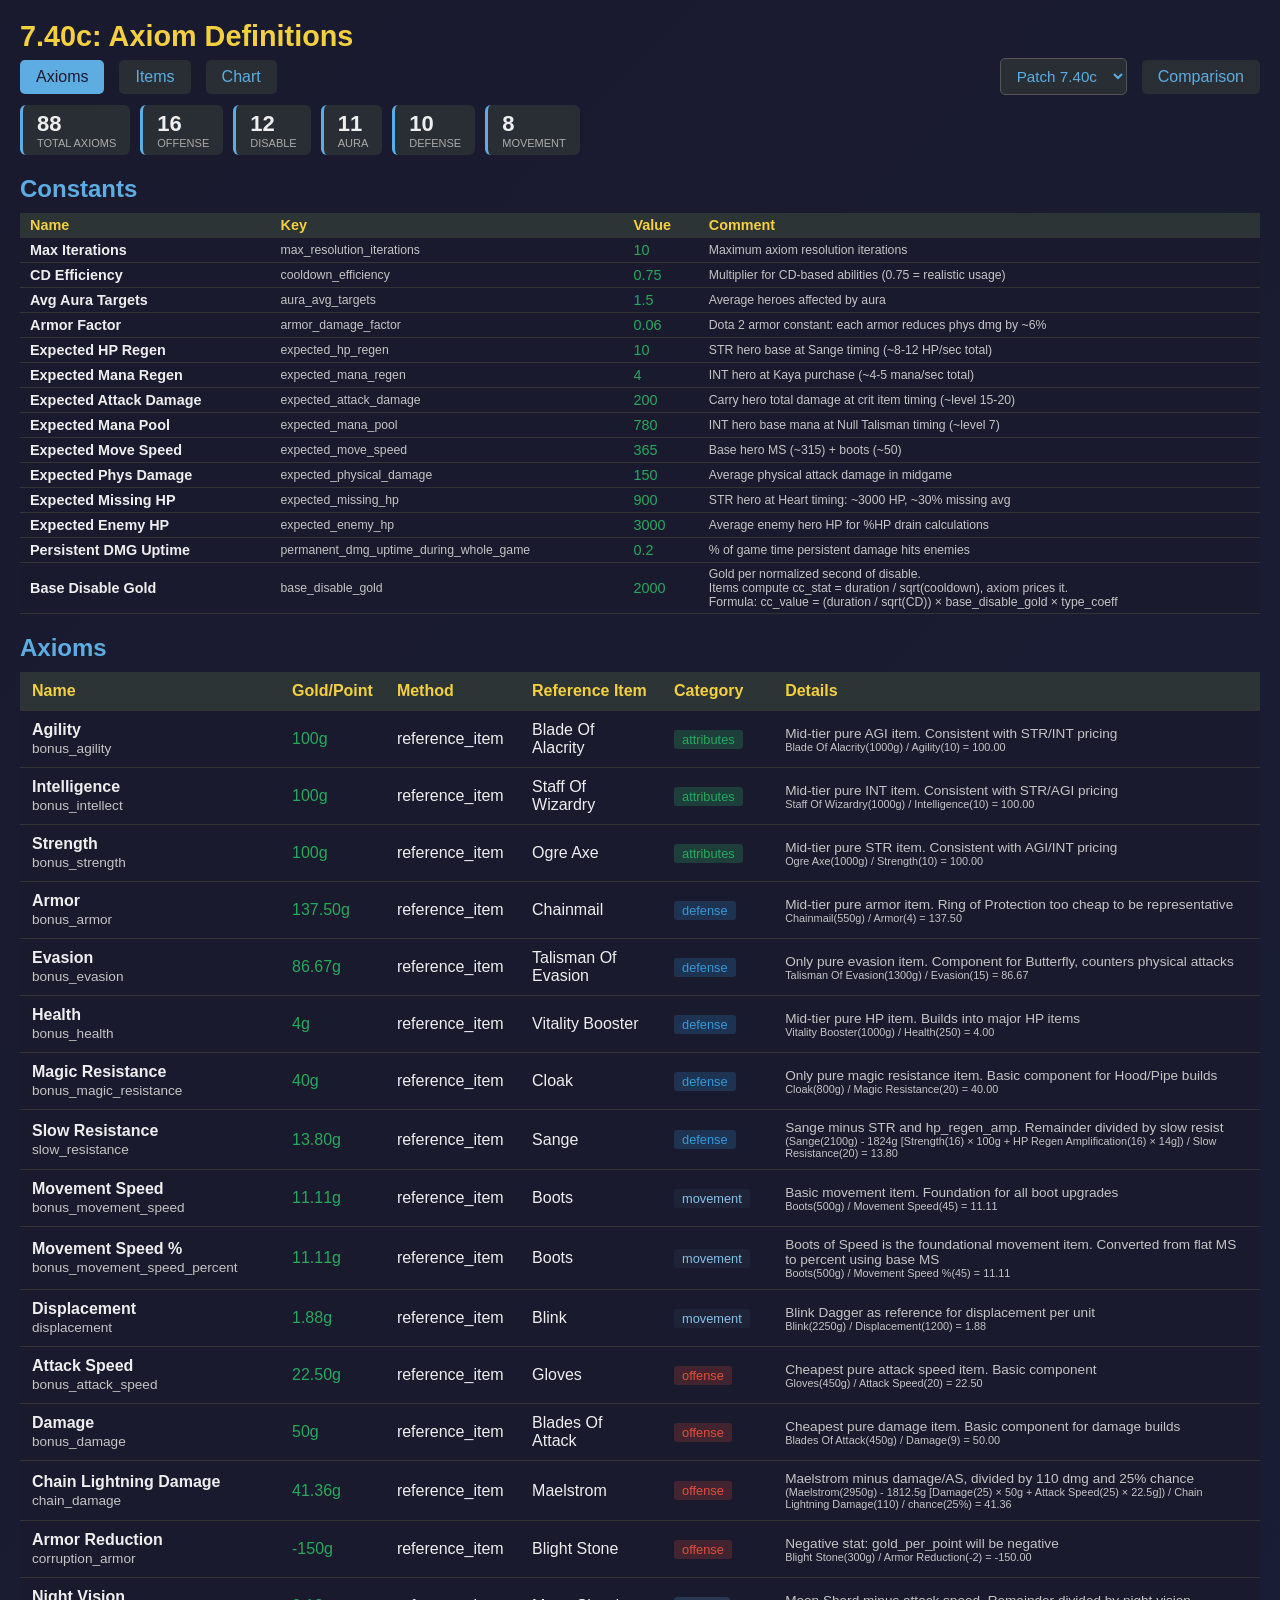
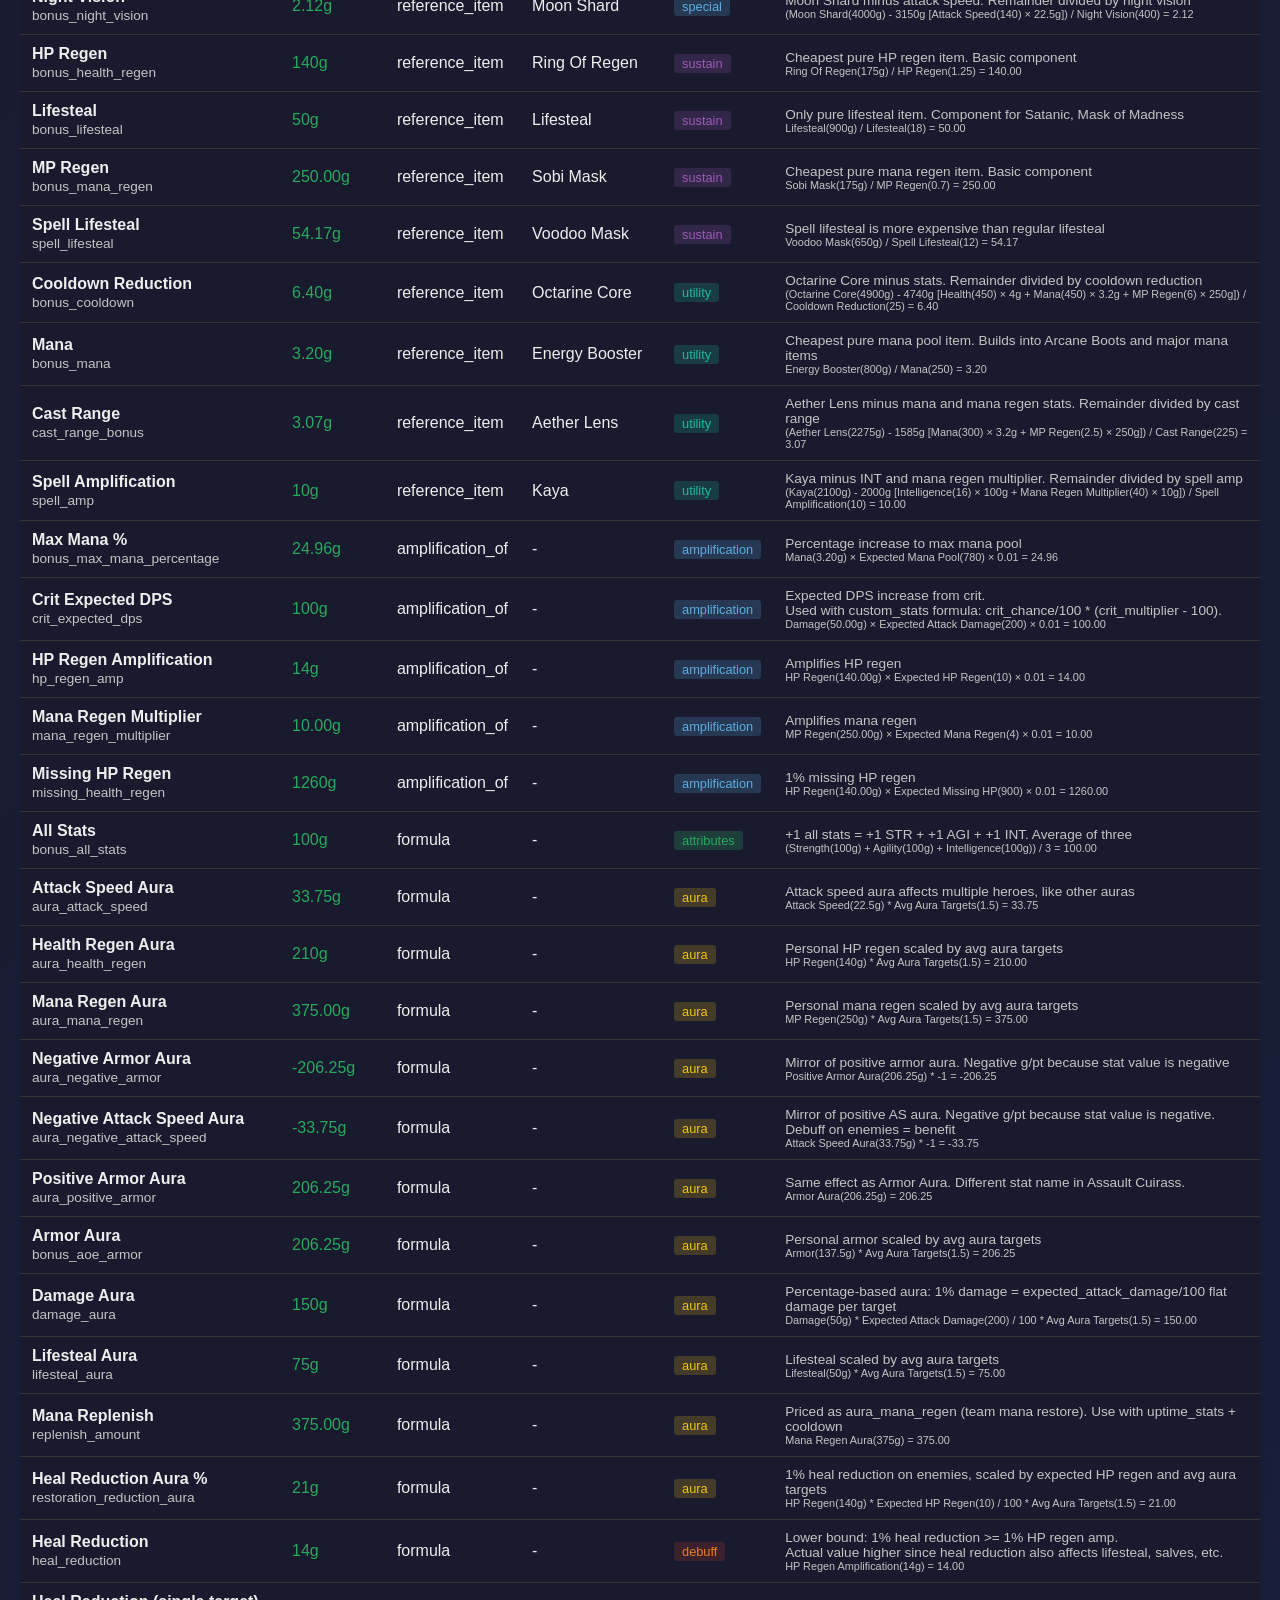
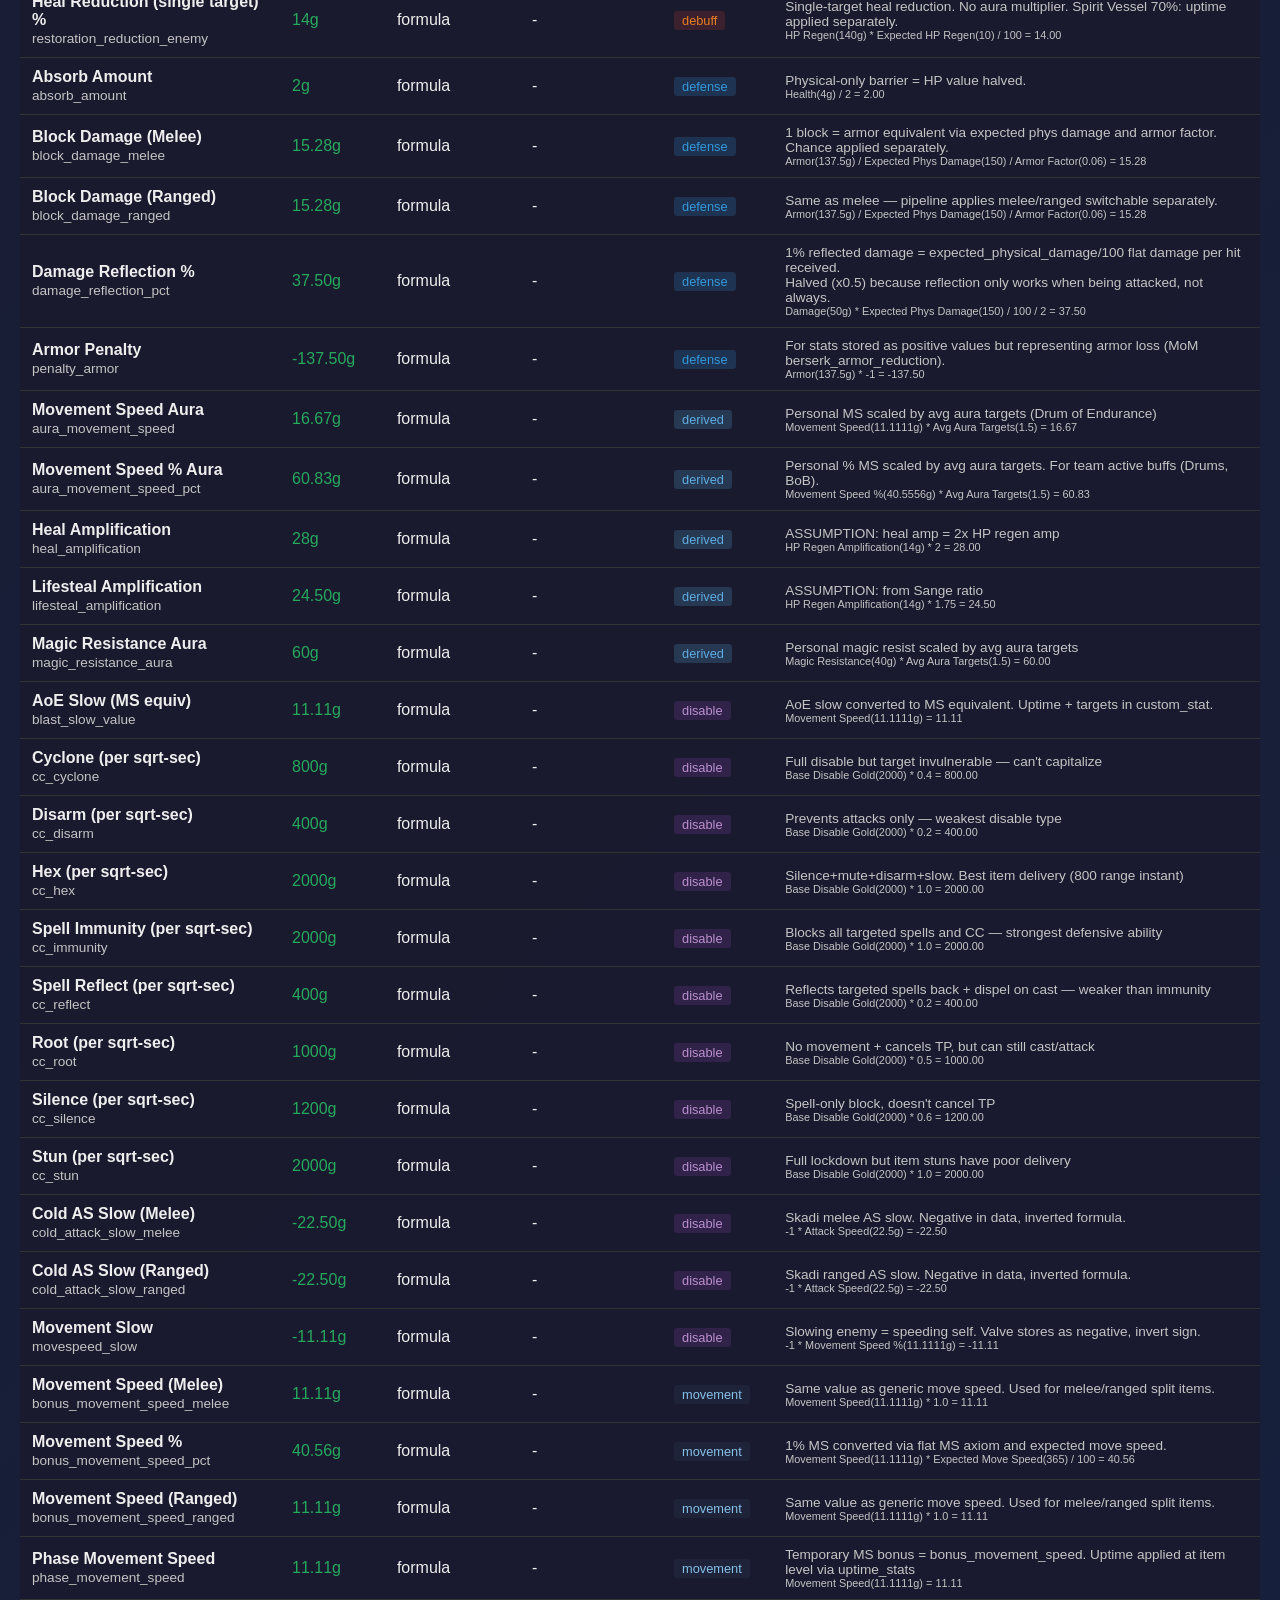
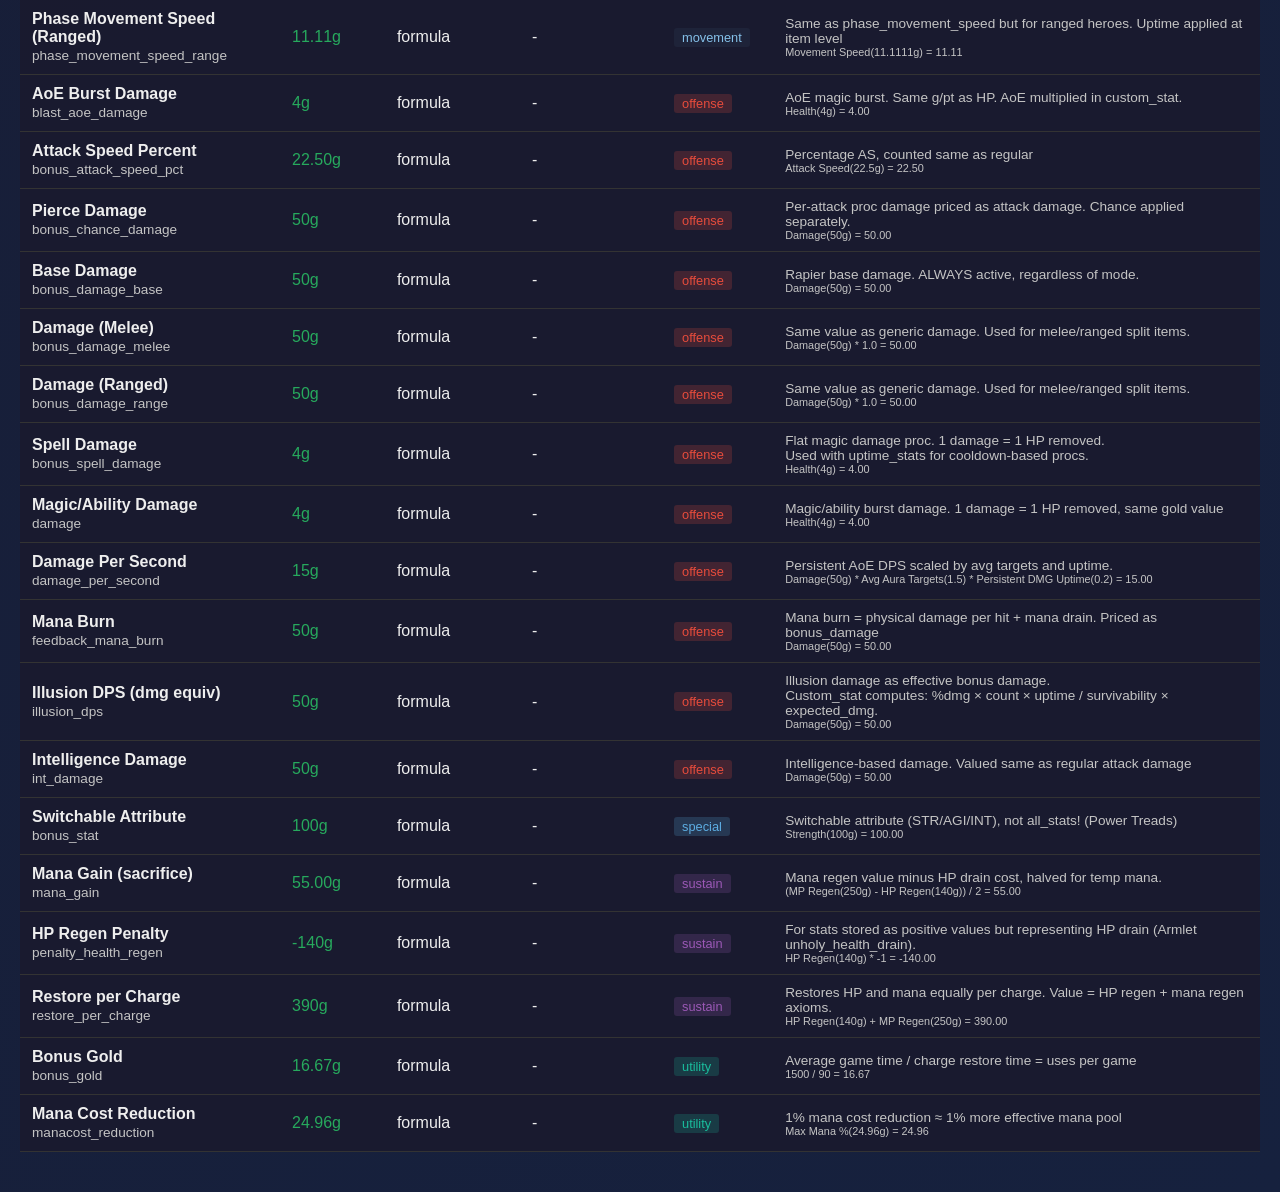
==== commit 3a8d8601: "improve axioms table" ====
--- a/docs/patch_7.40c/axioms_table.html
+++ b/docs/patch_7.40c/axioms_table.html
@@ -15,7 +15,7 @@
 }
 .container { max-width: 1400px; margin: 0 auto; }
 h1 { color: #f4d03f; margin-bottom: 10px; font-size: 1.8em; }
-.subtitle { color: #888; margin-bottom: 20px; font-size: 0.9em; }
+.subtitle { color: #c4c4c4; margin-bottom: 20px; font-size: 0.9em; }
 a { color: #5dade2; text-decoration: none; }
 a:hover { text-decoration: underline; }
 
@@ -62,7 +62,7 @@
 th.sorted-asc::after { content: ' \25B2'; font-size: 0.7em; }
 th.sorted-desc::after { content: ' \25BC'; font-size: 0.7em; }
 tr:hover { background: rgba(93, 173, 226, 0.1); }
-.text-muted { color: #888; font-size: 0.85em; }
+.text-muted { color: #c4c4c4; font-size: 0.85em; }
 .text-green { color: #27a95d; }
 .text-red { color: #e74c3c; }
 .text-yellow { color: #86cef3; }
@@ -80,6 +80,7 @@
 .stats-row { gap: 10px; margin-bottom: 10px; }
 .stat-card { padding: 6px 14px; border-radius: 6px; border-left-width: 3px; }
 
+.compact-table th, .compact-table td { padding: 4px 10px; }
 .category-badge {
     display: inline-block;
     padding: 2px 8px;
@@ -94,9 +95,10 @@
 .category-badge.sustain { background: rgba(155, 89, 182, 0.2); color: #9b59b6; }
 .category-badge.aura { background: rgba(241, 196, 15, 0.2); color: #f1c40f; }
 .category-badge.utility { background: rgba(26, 188, 156, 0.2); color: #1abc9c; }
-.status-active { color: #27a95d; }
-.status-unknown { color: #e74c3c; }
-.depends { font-size: 0.8em; color: #888; }
+.category-badge.debuff { background: rgba(192, 57, 43, 0.2); color: #e67e22; }
+.category-badge.movement { background: rgba(52, 73, 94, 0.2); color: #85c1e9; }
+.category-badge.disable { background: rgba(142, 68, 173, 0.2); color: #bb8fce; }
+.depends { font-size: 0.8em; color: #c4c4c4; }
     
 .nav-right { margin-left: auto; display: flex; gap: 15px; align-items: center; }
 #patchSelect {
@@ -124,8 +126,12 @@
                 <div class="stat-label">Total Axioms</div>
             </div>
             <div class="stat-card">
-                <div class="stat-value">24</div>
+                <div class="stat-value">16</div>
                 <div class="stat-label">Offense</div>
+            </div>
+            <div class="stat-card">
+                <div class="stat-value">12</div>
+                <div class="stat-label">Disable</div>
             </div>
             <div class="stat-card">
                 <div class="stat-value">11</div>
@@ -137,14 +143,111 @@
             </div>
             <div class="stat-card">
                 <div class="stat-value">8</div>
-                <div class="stat-label">Sustain</div>
-            </div>
-            <div class="stat-card">
-                <div class="stat-value">8</div>
-                <div class="stat-label">Disable</div>
+                <div class="stat-label">Movement</div>
             </div>
         </div>
 
+        <h2 style="color: #5dade2; margin: 20px 0 10px;">Constants</h2>
+        <div class="table-container">
+            <table class="compact-table" style="font-size: 0.9em;">
+                <thead>
+                    <tr>
+                        <th>Name</th>
+                        <th>Key</th>
+                        <th>Value</th>
+                        <th>Comment</th>
+                    </tr>
+                </thead>
+                <tbody>
+                    <tr>
+                        <td><strong>Max Iterations</strong></td>
+                        <td class="text-muted">max_resolution_iterations</td>
+                        <td class="text-green">10</td>
+                        <td class="text-muted">Maximum axiom resolution iterations</td>
+                    </tr>
+                    <tr>
+                        <td><strong>CD Efficiency</strong></td>
+                        <td class="text-muted">cooldown_efficiency</td>
+                        <td class="text-green">0.75</td>
+                        <td class="text-muted">Multiplier for CD-based abilities (0.75 = realistic usage)</td>
+                    </tr>
+                    <tr>
+                        <td><strong>Avg Aura Targets</strong></td>
+                        <td class="text-muted">aura_avg_targets</td>
+                        <td class="text-green">1.5</td>
+                        <td class="text-muted">Average heroes affected by aura</td>
+                    </tr>
+                    <tr>
+                        <td><strong>Armor Factor</strong></td>
+                        <td class="text-muted">armor_damage_factor</td>
+                        <td class="text-green">0.06</td>
+                        <td class="text-muted">Dota 2 armor constant: each armor reduces phys dmg by ~6%</td>
+                    </tr>
+                    <tr>
+                        <td><strong>Expected HP Regen</strong></td>
+                        <td class="text-muted">expected_hp_regen</td>
+                        <td class="text-green">10</td>
+                        <td class="text-muted">STR hero base at Sange timing (~8-12 HP/sec total)</td>
+                    </tr>
+                    <tr>
+                        <td><strong>Expected Mana Regen</strong></td>
+                        <td class="text-muted">expected_mana_regen</td>
+                        <td class="text-green">4</td>
+                        <td class="text-muted">INT hero at Kaya purchase (~4-5 mana/sec total)</td>
+                    </tr>
+                    <tr>
+                        <td><strong>Expected Attack Damage</strong></td>
+                        <td class="text-muted">expected_attack_damage</td>
+                        <td class="text-green">200</td>
+                        <td class="text-muted">Carry hero total damage at crit item timing (~level 15-20)</td>
+                    </tr>
+                    <tr>
+                        <td><strong>Expected Mana Pool</strong></td>
+                        <td class="text-muted">expected_mana_pool</td>
+                        <td class="text-green">780</td>
+                        <td class="text-muted">INT hero base mana at Null Talisman timing (~level 7)</td>
+                    </tr>
+                    <tr>
+                        <td><strong>Expected Move Speed</strong></td>
+                        <td class="text-muted">expected_move_speed</td>
+                        <td class="text-green">365</td>
+                        <td class="text-muted">Base hero MS (~315) + boots (~50)</td>
+                    </tr>
+                    <tr>
+                        <td><strong>Expected Phys Damage</strong></td>
+                        <td class="text-muted">expected_physical_damage</td>
+                        <td class="text-green">150</td>
+                        <td class="text-muted">Average physical attack damage in midgame</td>
+                    </tr>
+                    <tr>
+                        <td><strong>Expected Missing HP</strong></td>
+                        <td class="text-muted">expected_missing_hp</td>
+                        <td class="text-green">900</td>
+                        <td class="text-muted">STR hero at Heart timing: ~3000 HP, ~30% missing avg</td>
+                    </tr>
+                    <tr>
+                        <td><strong>Expected Enemy HP</strong></td>
+                        <td class="text-muted">expected_enemy_hp</td>
+                        <td class="text-green">3000</td>
+                        <td class="text-muted">Average enemy hero HP for %HP drain calculations</td>
+                    </tr>
+                    <tr>
+                        <td><strong>Persistent DMG Uptime</strong></td>
+                        <td class="text-muted">permanent_dmg_uptime_during_whole_game</td>
+                        <td class="text-green">0.2</td>
+                        <td class="text-muted">% of game time persistent damage hits enemies</td>
+                    </tr>
+                    <tr>
+                        <td><strong>Base Disable Gold</strong></td>
+                        <td class="text-muted">base_disable_gold</td>
+                        <td class="text-green">2000</td>
+                        <td class="text-muted">Gold per normalized second of disable.<br>Items compute cc_stat = duration / sqrt(cooldown), axiom prices it.<br>Formula: cc_value = (duration / sqrt(CD)) × base_disable_gold × type_coeff</td>
+                    </tr>
+                </tbody>
+            </table>
+        </div>
+
+        <h2 style="color: #5dade2; margin: 20px 0 10px;">Axioms</h2>
         <div class="table-container">
             <table id="axiomsTable">
                 <thead>
@@ -154,19 +257,209 @@
                         <th data-col="method">Method</th>
                         <th data-col="reference">Reference Item</th>
                         <th data-col="category">Category</th>
-                        <th data-col="status">Status</th>
                         <th>Details</th>
                     </tr>
                 </thead>
                 <tbody>
+                    <tr>
+                        <td><strong>Agility</strong><br><span class="text-muted">bonus_agility</span></td>
+                        <td class="text-green">100g</td>
+                        <td>reference_item</td>
+                        <td>Blade Of Alacrity</td>
+                        <td><span class="category-badge attributes">attributes</span></td>
+                        <td class="text-muted"><div>Mid-tier pure AGI item. Consistent with STR/INT pricing</div><div class="depends">Blade Of Alacrity(1000g) / Agility(10) = 100.00</div></td>
+                    </tr>
+                    <tr>
+                        <td><strong>Intelligence</strong><br><span class="text-muted">bonus_intellect</span></td>
+                        <td class="text-green">100g</td>
+                        <td>reference_item</td>
+                        <td>Staff Of Wizardry</td>
+                        <td><span class="category-badge attributes">attributes</span></td>
+                        <td class="text-muted"><div>Mid-tier pure INT item. Consistent with STR/AGI pricing</div><div class="depends">Staff Of Wizardry(1000g) / Intelligence(10) = 100.00</div></td>
+                    </tr>
+                    <tr>
+                        <td><strong>Strength</strong><br><span class="text-muted">bonus_strength</span></td>
+                        <td class="text-green">100g</td>
+                        <td>reference_item</td>
+                        <td>Ogre Axe</td>
+                        <td><span class="category-badge attributes">attributes</span></td>
+                        <td class="text-muted"><div>Mid-tier pure STR item. Consistent with AGI/INT pricing</div><div class="depends">Ogre Axe(1000g) / Strength(10) = 100.00</div></td>
+                    </tr>
+                    <tr>
+                        <td><strong>Armor</strong><br><span class="text-muted">bonus_armor</span></td>
+                        <td class="text-green">137.50g</td>
+                        <td>reference_item</td>
+                        <td>Chainmail</td>
+                        <td><span class="category-badge defense">defense</span></td>
+                        <td class="text-muted"><div>Mid-tier pure armor item. Ring of Protection too cheap to be representative</div><div class="depends">Chainmail(550g) / Armor(4) = 137.50</div></td>
+                    </tr>
+                    <tr>
+                        <td><strong>Evasion</strong><br><span class="text-muted">bonus_evasion</span></td>
+                        <td class="text-green">86.67g</td>
+                        <td>reference_item</td>
+                        <td>Talisman Of Evasion</td>
+                        <td><span class="category-badge defense">defense</span></td>
+                        <td class="text-muted"><div>Only pure evasion item. Component for Butterfly, counters physical attacks</div><div class="depends">Talisman Of Evasion(1300g) / Evasion(15) = 86.67</div></td>
+                    </tr>
+                    <tr>
+                        <td><strong>Health</strong><br><span class="text-muted">bonus_health</span></td>
+                        <td class="text-green">4g</td>
+                        <td>reference_item</td>
+                        <td>Vitality Booster</td>
+                        <td><span class="category-badge defense">defense</span></td>
+                        <td class="text-muted"><div>Mid-tier pure HP item. Builds into major HP items</div><div class="depends">Vitality Booster(1000g) / Health(250) = 4.00</div></td>
+                    </tr>
+                    <tr>
+                        <td><strong>Magic Resistance</strong><br><span class="text-muted">bonus_magic_resistance</span></td>
+                        <td class="text-green">40g</td>
+                        <td>reference_item</td>
+                        <td>Cloak</td>
+                        <td><span class="category-badge defense">defense</span></td>
+                        <td class="text-muted"><div>Only pure magic resistance item. Basic component for Hood/Pipe builds</div><div class="depends">Cloak(800g) / Magic Resistance(20) = 40.00</div></td>
+                    </tr>
+                    <tr>
+                        <td><strong>Slow Resistance</strong><br><span class="text-muted">slow_resistance</span></td>
+                        <td class="text-green">13.80g</td>
+                        <td>reference_item</td>
+                        <td>Sange</td>
+                        <td><span class="category-badge defense">defense</span></td>
+                        <td class="text-muted"><div>Sange minus STR and hp_regen_amp. Remainder divided by slow resist</div><div class="depends">(Sange(2100g) - 1824g [Strength(16) × 100g + HP Regen Amplification(16) × 14g]) / Slow Resistance(20) = 13.80</div></td>
+                    </tr>
+                    <tr>
+                        <td><strong>Movement Speed</strong><br><span class="text-muted">bonus_movement_speed</span></td>
+                        <td class="text-green">11.11g</td>
+                        <td>reference_item</td>
+                        <td>Boots</td>
+                        <td><span class="category-badge movement">movement</span></td>
+                        <td class="text-muted"><div>Basic movement item. Foundation for all boot upgrades</div><div class="depends">Boots(500g) / Movement Speed(45) = 11.11</div></td>
+                    </tr>
+                    <tr>
+                        <td><strong>Movement Speed %</strong><br><span class="text-muted">bonus_movement_speed_percent</span></td>
+                        <td class="text-green">11.11g</td>
+                        <td>reference_item</td>
+                        <td>Boots</td>
+                        <td><span class="category-badge movement">movement</span></td>
+                        <td class="text-muted"><div>Boots of Speed is the foundational movement item. Converted from flat MS to percent using base MS</div><div class="depends">Boots(500g) / Movement Speed %(45) = 11.11</div></td>
+                    </tr>
+                    <tr>
+                        <td><strong>Displacement</strong><br><span class="text-muted">displacement</span></td>
+                        <td class="text-green">1.88g</td>
+                        <td>reference_item</td>
+                        <td>Blink</td>
+                        <td><span class="category-badge movement">movement</span></td>
+                        <td class="text-muted"><div>Blink Dagger as reference for displacement per unit</div><div class="depends">Blink(2250g) / Displacement(1200) = 1.88</div></td>
+                    </tr>
+                    <tr>
+                        <td><strong>Attack Speed</strong><br><span class="text-muted">bonus_attack_speed</span></td>
+                        <td class="text-green">22.50g</td>
+                        <td>reference_item</td>
+                        <td>Gloves</td>
+                        <td><span class="category-badge offense">offense</span></td>
+                        <td class="text-muted"><div>Cheapest pure attack speed item. Basic component</div><div class="depends">Gloves(450g) / Attack Speed(20) = 22.50</div></td>
+                    </tr>
+                    <tr>
+                        <td><strong>Damage</strong><br><span class="text-muted">bonus_damage</span></td>
+                        <td class="text-green">50g</td>
+                        <td>reference_item</td>
+                        <td>Blades Of Attack</td>
+                        <td><span class="category-badge offense">offense</span></td>
+                        <td class="text-muted"><div>Cheapest pure damage item. Basic component for damage builds</div><div class="depends">Blades Of Attack(450g) / Damage(9) = 50.00</div></td>
+                    </tr>
+                    <tr>
+                        <td><strong>Chain Lightning Damage</strong><br><span class="text-muted">chain_damage</span></td>
+                        <td class="text-green">41.36g</td>
+                        <td>reference_item</td>
+                        <td>Maelstrom</td>
+                        <td><span class="category-badge offense">offense</span></td>
+                        <td class="text-muted"><div>Maelstrom minus damage/AS, divided by 110 dmg and 25% chance</div><div class="depends">(Maelstrom(2950g) - 1812.5g [Damage(25) × 50g + Attack Speed(25) × 22.5g]) / Chain Lightning Damage(110) / chance(25%) = 41.36</div></td>
+                    </tr>
+                    <tr>
+                        <td><strong>Armor Reduction</strong><br><span class="text-muted">corruption_armor</span></td>
+                        <td class="text-green">-150g</td>
+                        <td>reference_item</td>
+                        <td>Blight Stone</td>
+                        <td><span class="category-badge offense">offense</span></td>
+                        <td class="text-muted"><div>Negative stat: gold_per_point will be negative</div><div class="depends">Blight Stone(300g) / Armor Reduction(-2) = -150.00</div></td>
+                    </tr>
+                    <tr>
+                        <td><strong>Night Vision</strong><br><span class="text-muted">bonus_night_vision</span></td>
+                        <td class="text-green">2.12g</td>
+                        <td>reference_item</td>
+                        <td>Moon Shard</td>
+                        <td><span class="category-badge special">special</span></td>
+                        <td class="text-muted"><div>Moon Shard minus attack speed. Remainder divided by night vision</div><div class="depends">(Moon Shard(4000g) - 3150g [Attack Speed(140) × 22.5g]) / Night Vision(400) = 2.12</div></td>
+                    </tr>
+                    <tr>
+                        <td><strong>HP Regen</strong><br><span class="text-muted">bonus_health_regen</span></td>
+                        <td class="text-green">140g</td>
+                        <td>reference_item</td>
+                        <td>Ring Of Regen</td>
+                        <td><span class="category-badge sustain">sustain</span></td>
+                        <td class="text-muted"><div>Cheapest pure HP regen item. Basic component</div><div class="depends">Ring Of Regen(175g) / HP Regen(1.25) = 140.00</div></td>
+                    </tr>
+                    <tr>
+                        <td><strong>Lifesteal</strong><br><span class="text-muted">bonus_lifesteal</span></td>
+                        <td class="text-green">50g</td>
+                        <td>reference_item</td>
+                        <td>Lifesteal</td>
+                        <td><span class="category-badge sustain">sustain</span></td>
+                        <td class="text-muted"><div>Only pure lifesteal item. Component for Satanic, Mask of Madness</div><div class="depends">Lifesteal(900g) / Lifesteal(18) = 50.00</div></td>
+                    </tr>
+                    <tr>
+                        <td><strong>MP Regen</strong><br><span class="text-muted">bonus_mana_regen</span></td>
+                        <td class="text-green">250.00g</td>
+                        <td>reference_item</td>
+                        <td>Sobi Mask</td>
+                        <td><span class="category-badge sustain">sustain</span></td>
+                        <td class="text-muted"><div>Cheapest pure mana regen item. Basic component</div><div class="depends">Sobi Mask(175g) / MP Regen(0.7) = 250.00</div></td>
+                    </tr>
+                    <tr>
+                        <td><strong>Spell Lifesteal</strong><br><span class="text-muted">spell_lifesteal</span></td>
+                        <td class="text-green">54.17g</td>
+                        <td>reference_item</td>
+                        <td>Voodoo Mask</td>
+                        <td><span class="category-badge sustain">sustain</span></td>
+                        <td class="text-muted"><div>Spell lifesteal is more expensive than regular lifesteal</div><div class="depends">Voodoo Mask(650g) / Spell Lifesteal(12) = 54.17</div></td>
+                    </tr>
+                    <tr>
+                        <td><strong>Cooldown Reduction</strong><br><span class="text-muted">bonus_cooldown</span></td>
+                        <td class="text-green">6.40g</td>
+                        <td>reference_item</td>
+                        <td>Octarine Core</td>
+                        <td><span class="category-badge utility">utility</span></td>
+                        <td class="text-muted"><div>Octarine Core minus stats. Remainder divided by cooldown reduction</div><div class="depends">(Octarine Core(4900g) - 4740g [Health(450) × 4g + Mana(450) × 3.2g + MP Regen(6) × 250g]) / Cooldown Reduction(25) = 6.40</div></td>
+                    </tr>
+                    <tr>
+                        <td><strong>Mana</strong><br><span class="text-muted">bonus_mana</span></td>
+                        <td class="text-green">3.20g</td>
+                        <td>reference_item</td>
+                        <td>Energy Booster</td>
+                        <td><span class="category-badge utility">utility</span></td>
+                        <td class="text-muted"><div>Cheapest pure mana pool item. Builds into Arcane Boots and major mana items</div><div class="depends">Energy Booster(800g) / Mana(250) = 3.20</div></td>
+                    </tr>
+                    <tr>
+                        <td><strong>Cast Range</strong><br><span class="text-muted">cast_range_bonus</span></td>
+                        <td class="text-green">3.07g</td>
+                        <td>reference_item</td>
+                        <td>Aether Lens</td>
+                        <td><span class="category-badge utility">utility</span></td>
+                        <td class="text-muted"><div>Aether Lens minus mana and mana regen stats. Remainder divided by cast range</div><div class="depends">(Aether Lens(2275g) - 1585g [Mana(300) × 3.2g + MP Regen(2.5) × 250g]) / Cast Range(225) = 3.07</div></td>
+                    </tr>
+                    <tr>
+                        <td><strong>Spell Amplification</strong><br><span class="text-muted">spell_amp</span></td>
+                        <td class="text-green">10g</td>
+                        <td>reference_item</td>
+                        <td>Kaya</td>
+                        <td><span class="category-badge utility">utility</span></td>
+                        <td class="text-muted"><div>Kaya minus INT and mana regen multiplier. Remainder divided by spell amp</div><div class="depends">(Kaya(2100g) - 2000g [Intelligence(16) × 100g + Mana Regen Multiplier(40) × 10g]) / Spell Amplification(10) = 10.00</div></td>
+                    </tr>
                     <tr>
                         <td><strong>Max Mana %</strong><br><span class="text-muted">bonus_max_mana_percentage</span></td>
                         <td class="text-green">24.96g</td>
                         <td>amplification_of</td>
                         <td>-</td>
                         <td><span class="category-badge amplification">amplification</span></td>
-                        <td class="status-active">active</td>
-                        <td class="text-muted">3.20 * 780 * 0.01 = 24.96<div class="depends">Depends: bonus_mana</div></td>
+                        <td class="text-muted"><div>Percentage increase to max mana pool</div><div class="depends">Mana(3.20g) × Expected Mana Pool(780) × 0.01 = 24.96</div></td>
                     </tr>
                     <tr>
                         <td><strong>Crit Expected DPS</strong><br><span class="text-muted">crit_expected_dps</span></td>
@@ -174,8 +467,7 @@
                         <td>amplification_of</td>
                         <td>-</td>
                         <td><span class="category-badge amplification">amplification</span></td>
-                        <td class="status-active">active</td>
-                        <td class="text-muted">50.00 * 200 * 0.01 = 100.00<div class="depends">Depends: bonus_damage</div></td>
+                        <td class="text-muted"><div>Expected DPS increase from crit.<br>Used with custom_stats formula: crit_chance/100 * (crit_multiplier - 100).</div><div class="depends">Damage(50.00g) × Expected Attack Damage(200) × 0.01 = 100.00</div></td>
                     </tr>
                     <tr>
                         <td><strong>HP Regen Amplification</strong><br><span class="text-muted">hp_regen_amp</span></td>
@@ -183,8 +475,7 @@
                         <td>amplification_of</td>
                         <td>-</td>
                         <td><span class="category-badge amplification">amplification</span></td>
-                        <td class="status-active">active</td>
-                        <td class="text-muted">140.00 * 10 * 0.01 = 14.00<div class="depends">Depends: bonus_health_regen</div></td>
+                        <td class="text-muted"><div>Amplifies HP regen</div><div class="depends">HP Regen(140.00g) × Expected HP Regen(10) × 0.01 = 14.00</div></td>
                     </tr>
                     <tr>
                         <td><strong>Mana Regen Multiplier</strong><br><span class="text-muted">mana_regen_multiplier</span></td>
@@ -192,8 +483,7 @@
                         <td>amplification_of</td>
                         <td>-</td>
                         <td><span class="category-badge amplification">amplification</span></td>
-                        <td class="status-active">active</td>
-                        <td class="text-muted">250.00 * 4 * 0.01 = 10.00<div class="depends">Depends: bonus_mana_regen</div></td>
+                        <td class="text-muted"><div>Amplifies mana regen</div><div class="depends">MP Regen(250.00g) × Expected Mana Regen(4) × 0.01 = 10.00</div></td>
                     </tr>
                     <tr>
                         <td><strong>Missing HP Regen</strong><br><span class="text-muted">missing_health_regen</span></td>
@@ -201,17 +491,7 @@
                         <td>amplification_of</td>
                         <td>-</td>
                         <td><span class="category-badge amplification">amplification</span></td>
-                        <td class="status-active">active</td>
-                        <td class="text-muted">140.00 * 900 * 0.01 = 1260.00<div class="depends">Depends: bonus_health_regen</div></td>
-                    </tr>
-                    <tr>
-                        <td><strong>Agility</strong><br><span class="text-muted">bonus_agility</span></td>
-                        <td class="text-green">100g</td>
-                        <td>reference_item</td>
-                        <td>Blade Of Alacrity</td>
-                        <td><span class="category-badge attributes">attributes</span></td>
-                        <td class="status-active">active</td>
-                        <td class="text-muted">1000.0 / 10.0 = 100.00</td>
+                        <td class="text-muted"><div>1% missing HP regen</div><div class="depends">HP Regen(140.00g) × Expected Missing HP(900) × 0.01 = 1260.00</div></td>
                     </tr>
                     <tr>
                         <td><strong>All Stats</strong><br><span class="text-muted">bonus_all_stats</span></td>
@@ -219,26 +499,7 @@
                         <td>formula</td>
                         <td>-</td>
                         <td><span class="category-badge attributes">attributes</span></td>
-                        <td class="status-active">active</td>
-                        <td class="text-muted">(bonus_strength + bonus_agility + bonus_intellect) / 3 = 100.00<div class="depends">Depends: bonus_agility, bonus_strength, bonus_intellect</div></td>
-                    </tr>
-                    <tr>
-                        <td><strong>Intelligence</strong><br><span class="text-muted">bonus_intellect</span></td>
-                        <td class="text-green">100g</td>
-                        <td>reference_item</td>
-                        <td>Staff Of Wizardry</td>
-                        <td><span class="category-badge attributes">attributes</span></td>
-                        <td class="status-active">active</td>
-                        <td class="text-muted">1000.0 / 10.0 = 100.00</td>
-                    </tr>
-                    <tr>
-                        <td><strong>Strength</strong><br><span class="text-muted">bonus_strength</span></td>
-                        <td class="text-green">100g</td>
-                        <td>reference_item</td>
-                        <td>Ogre Axe</td>
-                        <td><span class="category-badge attributes">attributes</span></td>
-                        <td class="status-active">active</td>
-                        <td class="text-muted">1000.0 / 10.0 = 100.00</td>
+                        <td class="text-muted"><div>+1 all stats = +1 STR + +1 AGI + +1 INT. Average of three</div><div class="depends">(Strength(100g) + Agility(100g) + Intelligence(100g)) / 3 = 100.00</div></td>
                     </tr>
                     <tr>
                         <td><strong>Attack Speed Aura</strong><br><span class="text-muted">aura_attack_speed</span></td>
@@ -246,8 +507,7 @@
                         <td>formula</td>
                         <td>-</td>
                         <td><span class="category-badge aura">aura</span></td>
-                        <td class="status-active">active</td>
-                        <td class="text-muted">bonus_attack_speed * aura_avg_targets = 33.75<div class="depends">Depends: bonus_attack_speed</div></td>
+                        <td class="text-muted"><div>Attack speed aura affects multiple heroes, like other auras</div><div class="depends">Attack Speed(22.5g) * Avg Aura Targets(1.5) = 33.75</div></td>
                     </tr>
                     <tr>
                         <td><strong>Health Regen Aura</strong><br><span class="text-muted">aura_health_regen</span></td>
@@ -255,8 +515,7 @@
                         <td>formula</td>
                         <td>-</td>
                         <td><span class="category-badge aura">aura</span></td>
-                        <td class="status-active">active</td>
-                        <td class="text-muted">bonus_health_regen * aura_avg_targets = 210.00<div class="depends">Depends: bonus_health_regen</div></td>
+                        <td class="text-muted"><div>Personal HP regen scaled by avg aura targets</div><div class="depends">HP Regen(140g) * Avg Aura Targets(1.5) = 210.00</div></td>
                     </tr>
                     <tr>
                         <td><strong>Mana Regen Aura</strong><br><span class="text-muted">aura_mana_regen</span></td>
@@ -264,8 +523,7 @@
                         <td>formula</td>
                         <td>-</td>
                         <td><span class="category-badge aura">aura</span></td>
-                        <td class="status-active">active</td>
-                        <td class="text-muted">bonus_mana_regen * aura_avg_targets = 375.00<div class="depends">Depends: bonus_mana_regen</div></td>
+                        <td class="text-muted"><div>Personal mana regen scaled by avg aura targets</div><div class="depends">MP Regen(250g) * Avg Aura Targets(1.5) = 375.00</div></td>
                     </tr>
                     <tr>
                         <td><strong>Negative Armor Aura</strong><br><span class="text-muted">aura_negative_armor</span></td>
@@ -273,8 +531,7 @@
                         <td>formula</td>
                         <td>-</td>
                         <td><span class="category-badge aura">aura</span></td>
-                        <td class="status-active">active</td>
-                        <td class="text-muted">aura_positive_armor * -1 = -206.25<div class="depends">Depends: aura_positive_armor</div></td>
+                        <td class="text-muted"><div>Mirror of positive armor aura. Negative g/pt because stat value is negative</div><div class="depends">Positive Armor Aura(206.25g) * -1 = -206.25</div></td>
                     </tr>
                     <tr>
                         <td><strong>Negative Attack Speed Aura</strong><br><span class="text-muted">aura_negative_attack_speed</span></td>
@@ -282,8 +539,7 @@
                         <td>formula</td>
                         <td>-</td>
                         <td><span class="category-badge aura">aura</span></td>
-                        <td class="status-active">active</td>
-                        <td class="text-muted">aura_attack_speed * -1 = -33.75<div class="depends">Depends: aura_attack_speed</div></td>
+                        <td class="text-muted"><div>Mirror of positive AS aura. Negative g/pt because stat value is negative.<br>Debuff on enemies = benefit</div><div class="depends">Attack Speed Aura(33.75g) * -1 = -33.75</div></td>
                     </tr>
                     <tr>
                         <td><strong>Positive Armor Aura</strong><br><span class="text-muted">aura_positive_armor</span></td>
@@ -291,8 +547,7 @@
                         <td>formula</td>
                         <td>-</td>
                         <td><span class="category-badge aura">aura</span></td>
-                        <td class="status-active">active</td>
-                        <td class="text-muted">bonus_aoe_armor = 206.25<div class="depends">Depends: bonus_aoe_armor</div></td>
+                        <td class="text-muted"><div>Same effect as Armor Aura. Different stat name in Assault Cuirass.</div><div class="depends">Armor Aura(206.25g) = 206.25</div></td>
                     </tr>
                     <tr>
                         <td><strong>Armor Aura</strong><br><span class="text-muted">bonus_aoe_armor</span></td>
@@ -300,8 +555,7 @@
                         <td>formula</td>
                         <td>-</td>
                         <td><span class="category-badge aura">aura</span></td>
-                        <td class="status-active">active</td>
-                        <td class="text-muted">bonus_armor * aura_avg_targets = 206.25<div class="depends">Depends: bonus_armor</div></td>
+                        <td class="text-muted"><div>Personal armor scaled by avg aura targets</div><div class="depends">Armor(137.5g) * Avg Aura Targets(1.5) = 206.25</div></td>
                     </tr>
                     <tr>
                         <td><strong>Damage Aura</strong><br><span class="text-muted">damage_aura</span></td>
@@ -309,8 +563,7 @@
                         <td>formula</td>
                         <td>-</td>
                         <td><span class="category-badge aura">aura</span></td>
-                        <td class="status-active">active</td>
-                        <td class="text-muted">bonus_damage * expected_attack_damage / 100 * aura_avg_targets = 150.00<div class="depends">Depends: bonus_damage</div></td>
+                        <td class="text-muted"><div>Percentage-based aura: 1% damage = expected_attack_damage/100 flat damage per target</div><div class="depends">Damage(50g) * Expected Attack Damage(200) / 100 * Avg Aura Targets(1.5) = 150.00</div></td>
                     </tr>
                     <tr>
                         <td><strong>Lifesteal Aura</strong><br><span class="text-muted">lifesteal_aura</span></td>
@@ -318,8 +571,7 @@
                         <td>formula</td>
                         <td>-</td>
                         <td><span class="category-badge aura">aura</span></td>
-                        <td class="status-active">active</td>
-                        <td class="text-muted">bonus_lifesteal * aura_avg_targets = 75.00<div class="depends">Depends: bonus_lifesteal</div></td>
+                        <td class="text-muted"><div>Lifesteal scaled by avg aura targets</div><div class="depends">Lifesteal(50g) * Avg Aura Targets(1.5) = 75.00</div></td>
                     </tr>
                     <tr>
                         <td><strong>Mana Replenish</strong><br><span class="text-muted">replenish_amount</span></td>
@@ -327,8 +579,7 @@
                         <td>formula</td>
                         <td>-</td>
                         <td><span class="category-badge aura">aura</span></td>
-                        <td class="status-active">active</td>
-                        <td class="text-muted">aura_mana_regen = 375.00<div class="depends">Depends: aura_mana_regen</div></td>
+                        <td class="text-muted"><div>Priced as aura_mana_regen (team mana restore). Use with uptime_stats + cooldown</div><div class="depends">Mana Regen Aura(375g) = 375.00</div></td>
                     </tr>
                     <tr>
                         <td><strong>Heal Reduction Aura %</strong><br><span class="text-muted">restoration_reduction_aura</span></td>
@@ -336,8 +587,23 @@
                         <td>formula</td>
                         <td>-</td>
                         <td><span class="category-badge aura">aura</span></td>
-                        <td class="status-active">active</td>
-                        <td class="text-muted">bonus_health_regen * expected_hp_regen / 100 * aura_avg_targets = 21.00<div class="depends">Depends: bonus_health_regen</div></td>
+                        <td class="text-muted"><div>1% heal reduction on enemies, scaled by expected HP regen and avg aura targets</div><div class="depends">HP Regen(140g) * Expected HP Regen(10) / 100 * Avg Aura Targets(1.5) = 21.00</div></td>
+                    </tr>
+                    <tr>
+                        <td><strong>Heal Reduction</strong><br><span class="text-muted">heal_reduction</span></td>
+                        <td class="text-green">14g</td>
+                        <td>formula</td>
+                        <td>-</td>
+                        <td><span class="category-badge debuff">debuff</span></td>
+                        <td class="text-muted"><div>Lower bound: 1% heal reduction >= 1% HP regen amp.<br>Actual value higher since heal reduction also affects lifesteal, salves, etc.</div><div class="depends">HP Regen Amplification(14g) = 14.00</div></td>
+                    </tr>
+                    <tr>
+                        <td><strong>Heal Reduction (single target) %</strong><br><span class="text-muted">restoration_reduction_enemy</span></td>
+                        <td class="text-green">14g</td>
+                        <td>formula</td>
+                        <td>-</td>
+                        <td><span class="category-badge debuff">debuff</span></td>
+                        <td class="text-muted"><div>Single-target heal reduction. No aura multiplier. Spirit Vessel 70%: uptime applied separately.</div><div class="depends">HP Regen(140g) * Expected HP Regen(10) / 100 = 14.00</div></td>
                     </tr>
                     <tr>
                         <td><strong>Absorb Amount</strong><br><span class="text-muted">absorb_amount</span></td>
@@ -345,8 +611,7 @@
                         <td>formula</td>
                         <td>-</td>
                         <td><span class="category-badge defense">defense</span></td>
-                        <td class="status-active">active</td>
-                        <td class="text-muted">bonus_health / 2 = 2.00<div class="depends">Depends: bonus_health</div></td>
+                        <td class="text-muted"><div>Physical-only barrier = HP value halved.</div><div class="depends">Health(4g) / 2 = 2.00</div></td>
                     </tr>
                     <tr>
                         <td><strong>Block Damage (Melee)</strong><br><span class="text-muted">block_damage_melee</span></td>
@@ -354,8 +619,7 @@
                         <td>formula</td>
                         <td>-</td>
                         <td><span class="category-badge defense">defense</span></td>
-                        <td class="status-active">active</td>
-                        <td class="text-muted">bonus_armor / expected_physical_damage / armor_damage_factor = 15.28<div class="depends">Depends: bonus_armor</div></td>
+                        <td class="text-muted"><div>1 block = armor equivalent via expected phys damage and armor factor. Chance applied separately.</div><div class="depends">Armor(137.5g) / Expected Phys Damage(150) / Armor Factor(0.06) = 15.28</div></td>
                     </tr>
                     <tr>
                         <td><strong>Block Damage (Ranged)</strong><br><span class="text-muted">block_damage_ranged</span></td>
@@ -363,44 +627,7 @@
                         <td>formula</td>
                         <td>-</td>
                         <td><span class="category-badge defense">defense</span></td>
-                        <td class="status-active">active</td>
-                        <td class="text-muted">bonus_armor / expected_physical_damage / armor_damage_factor = 15.28<div class="depends">Depends: bonus_armor</div></td>
-                    </tr>
-                    <tr>
-                        <td><strong>Armor</strong><br><span class="text-muted">bonus_armor</span></td>
-                        <td class="text-green">137.50g</td>
-                        <td>reference_item</td>
-                        <td>Chainmail</td>
-                        <td><span class="category-badge defense">defense</span></td>
-                        <td class="status-active">active</td>
-                        <td class="text-muted">550.0 / 4.0 = 137.50</td>
-                    </tr>
-                    <tr>
-                        <td><strong>Evasion</strong><br><span class="text-muted">bonus_evasion</span></td>
-                        <td class="text-green">86.67g</td>
-                        <td>reference_item</td>
-                        <td>Talisman Of Evasion</td>
-                        <td><span class="category-badge defense">defense</span></td>
-                        <td class="status-active">active</td>
-                        <td class="text-muted">1300.0 / 15.0 = 86.67</td>
-                    </tr>
-                    <tr>
-                        <td><strong>Health</strong><br><span class="text-muted">bonus_health</span></td>
-                        <td class="text-green">4g</td>
-                        <td>reference_item</td>
-                        <td>Vitality Booster</td>
-                        <td><span class="category-badge defense">defense</span></td>
-                        <td class="status-active">active</td>
-                        <td class="text-muted">1000.0 / 250.0 = 4.00</td>
-                    </tr>
-                    <tr>
-                        <td><strong>Magic Resistance</strong><br><span class="text-muted">bonus_magic_resistance</span></td>
-                        <td class="text-green">40g</td>
-                        <td>reference_item</td>
-                        <td>Cloak</td>
-                        <td><span class="category-badge defense">defense</span></td>
-                        <td class="status-active">active</td>
-                        <td class="text-muted">800.0 / 20.0 = 40.00</td>
+                        <td class="text-muted"><div>Same as melee — pipeline applies melee/ranged switchable separately.</div><div class="depends">Armor(137.5g) / Expected Phys Damage(150) / Armor Factor(0.06) = 15.28</div></td>
                     </tr>
                     <tr>
                         <td><strong>Damage Reflection %</strong><br><span class="text-muted">damage_reflection_pct</span></td>
@@ -408,8 +635,7 @@
                         <td>formula</td>
                         <td>-</td>
                         <td><span class="category-badge defense">defense</span></td>
-                        <td class="status-active">active</td>
-                        <td class="text-muted">bonus_damage * expected_physical_damage / 100 / 2 = 37.50<div class="depends">Depends: bonus_damage</div></td>
+                        <td class="text-muted"><div>1% reflected damage = expected_physical_damage/100 flat damage per hit received.<br>Halved (x0.5) because reflection only works when being attacked, not always.</div><div class="depends">Damage(50g) * Expected Phys Damage(150) / 100 / 2 = 37.50</div></td>
                     </tr>
                     <tr>
                         <td><strong>Armor Penalty</strong><br><span class="text-muted">penalty_armor</span></td>
@@ -417,17 +643,7 @@
                         <td>formula</td>
                         <td>-</td>
                         <td><span class="category-badge defense">defense</span></td>
-                        <td class="status-active">active</td>
-                        <td class="text-muted">bonus_armor * -1 = -137.50<div class="depends">Depends: bonus_armor</div></td>
-                    </tr>
-                    <tr>
-                        <td><strong>Slow Resistance</strong><br><span class="text-muted">slow_resistance</span></td>
-                        <td class="text-green">13.80g</td>
-                        <td>reference_item</td>
-                        <td>Sange</td>
-                        <td><span class="category-badge defense">defense</span></td>
-                        <td class="status-active">active</td>
-                        <td class="text-muted">(2100.0 - 1824.0) / 20.0 = 13.80<div class="depends">Depends: bonus_strength, hp_regen_amp</div></td>
+                        <td class="text-muted"><div>For stats stored as positive values but representing armor loss (MoM berserk_armor_reduction).</div><div class="depends">Armor(137.5g) * -1 = -137.50</div></td>
                     </tr>
                     <tr>
                         <td><strong>Movement Speed Aura</strong><br><span class="text-muted">aura_movement_speed</span></td>
@@ -435,8 +651,7 @@
                         <td>formula</td>
                         <td>-</td>
                         <td><span class="category-badge derived">derived</span></td>
-                        <td class="status-active">active</td>
-                        <td class="text-muted">bonus_movement_speed * aura_avg_targets = 16.67<div class="depends">Depends: bonus_movement_speed</div></td>
+                        <td class="text-muted"><div>Personal MS scaled by avg aura targets (Drum of Endurance)</div><div class="depends">Movement Speed(11.1111g) * Avg Aura Targets(1.5) = 16.67</div></td>
                     </tr>
                     <tr>
                         <td><strong>Movement Speed % Aura</strong><br><span class="text-muted">aura_movement_speed_pct</span></td>
@@ -444,8 +659,7 @@
                         <td>formula</td>
                         <td>-</td>
                         <td><span class="category-badge derived">derived</span></td>
-                        <td class="status-active">active</td>
-                        <td class="text-muted">bonus_movement_speed_pct * aura_avg_targets = 60.83<div class="depends">Depends: bonus_movement_speed_pct</div></td>
+                        <td class="text-muted"><div>Personal % MS scaled by avg aura targets. For team active buffs (Drums, BoB).</div><div class="depends">Movement Speed %(40.5556g) * Avg Aura Targets(1.5) = 60.83</div></td>
                     </tr>
                     <tr>
                         <td><strong>Heal Amplification</strong><br><span class="text-muted">heal_amplification</span></td>
@@ -453,8 +667,7 @@
                         <td>formula</td>
                         <td>-</td>
                         <td><span class="category-badge derived">derived</span></td>
-                        <td class="status-active">active</td>
-                        <td class="text-muted">hp_regen_amp * 2 = 28.00<div class="depends">Depends: hp_regen_amp</div></td>
+                        <td class="text-muted"><div>ASSUMPTION: heal amp = 2x HP regen amp</div><div class="depends">HP Regen Amplification(14g) * 2 = 28.00</div></td>
                     </tr>
                     <tr>
                         <td><strong>Lifesteal Amplification</strong><br><span class="text-muted">lifesteal_amplification</span></td>
@@ -462,8 +675,7 @@
                         <td>formula</td>
                         <td>-</td>
                         <td><span class="category-badge derived">derived</span></td>
-                        <td class="status-active">active</td>
-                        <td class="text-muted">hp_regen_amp * 1.75 = 24.50<div class="depends">Depends: hp_regen_amp</div></td>
+                        <td class="text-muted"><div>ASSUMPTION: from Sange ratio</div><div class="depends">HP Regen Amplification(14g) * 1.75 = 24.50</div></td>
                     </tr>
                     <tr>
                         <td><strong>Magic Resistance Aura</strong><br><span class="text-muted">magic_resistance_aura</span></td>
@@ -471,8 +683,15 @@
                         <td>formula</td>
                         <td>-</td>
                         <td><span class="category-badge derived">derived</span></td>
-                        <td class="status-active">active</td>
-                        <td class="text-muted">bonus_magic_resistance * aura_avg_targets = 60.00<div class="depends">Depends: bonus_magic_resistance</div></td>
+                        <td class="text-muted"><div>Personal magic resist scaled by avg aura targets</div><div class="depends">Magic Resistance(40g) * Avg Aura Targets(1.5) = 60.00</div></td>
+                    </tr>
+                    <tr>
+                        <td><strong>AoE Slow (MS equiv)</strong><br><span class="text-muted">blast_slow_value</span></td>
+                        <td class="text-green">11.11g</td>
+                        <td>formula</td>
+                        <td>-</td>
+                        <td><span class="category-badge disable">disable</span></td>
+                        <td class="text-muted"><div>AoE slow converted to MS equivalent. Uptime + targets in custom_stat.</div><div class="depends">Movement Speed(11.1111g) = 11.11</div></td>
                     </tr>
                     <tr>
                         <td><strong>Cyclone (per sqrt-sec)</strong><br><span class="text-muted">cc_cyclone</span></td>
@@ -480,8 +699,7 @@
                         <td>formula</td>
                         <td>-</td>
                         <td><span class="category-badge disable">disable</span></td>
-                        <td class="status-active">active</td>
-                        <td class="text-muted">base_disable_gold * 0.4 = 800.00</td>
+                        <td class="text-muted"><div>Full disable but target invulnerable — can't capitalize</div><div class="depends">Base Disable Gold(2000) * 0.4 = 800.00</div></td>
                     </tr>
                     <tr>
                         <td><strong>Disarm (per sqrt-sec)</strong><br><span class="text-muted">cc_disarm</span></td>
@@ -489,8 +707,7 @@
                         <td>formula</td>
                         <td>-</td>
                         <td><span class="category-badge disable">disable</span></td>
-                        <td class="status-active">active</td>
-                        <td class="text-muted">base_disable_gold * 0.2 = 400.00</td>
+                        <td class="text-muted"><div>Prevents attacks only — weakest disable type</div><div class="depends">Base Disable Gold(2000) * 0.2 = 400.00</div></td>
                     </tr>
                     <tr>
                         <td><strong>Hex (per sqrt-sec)</strong><br><span class="text-muted">cc_hex</span></td>
@@ -498,8 +715,7 @@
                         <td>formula</td>
                         <td>-</td>
                         <td><span class="category-badge disable">disable</span></td>
-                        <td class="status-active">active</td>
-                        <td class="text-muted">base_disable_gold * 1.0 = 2000.00</td>
+                        <td class="text-muted"><div>Silence+mute+disarm+slow. Best item delivery (800 range instant)</div><div class="depends">Base Disable Gold(2000) * 1.0 = 2000.00</div></td>
                     </tr>
                     <tr>
                         <td><strong>Spell Immunity (per sqrt-sec)</strong><br><span class="text-muted">cc_immunity</span></td>
@@ -507,8 +723,7 @@
                         <td>formula</td>
                         <td>-</td>
                         <td><span class="category-badge disable">disable</span></td>
-                        <td class="status-active">active</td>
-                        <td class="text-muted">base_disable_gold * 1.0 = 2000.00</td>
+                        <td class="text-muted"><div>Blocks all targeted spells and CC — strongest defensive ability</div><div class="depends">Base Disable Gold(2000) * 1.0 = 2000.00</div></td>
                     </tr>
                     <tr>
                         <td><strong>Spell Reflect (per sqrt-sec)</strong><br><span class="text-muted">cc_reflect</span></td>
@@ -516,8 +731,7 @@
                         <td>formula</td>
                         <td>-</td>
                         <td><span class="category-badge disable">disable</span></td>
-                        <td class="status-active">active</td>
-                        <td class="text-muted">base_disable_gold * 0.2 = 400.00</td>
+                        <td class="text-muted"><div>Reflects targeted spells back + dispel on cast — weaker than immunity</div><div class="depends">Base Disable Gold(2000) * 0.2 = 400.00</div></td>
                     </tr>
                     <tr>
                         <td><strong>Root (per sqrt-sec)</strong><br><span class="text-muted">cc_root</span></td>
@@ -525,8 +739,7 @@
                         <td>formula</td>
                         <td>-</td>
                         <td><span class="category-badge disable">disable</span></td>
-                        <td class="status-active">active</td>
-                        <td class="text-muted">base_disable_gold * 0.5 = 1000.00</td>
+                        <td class="text-muted"><div>No movement + cancels TP, but can still cast/attack</div><div class="depends">Base Disable Gold(2000) * 0.5 = 1000.00</div></td>
                     </tr>
                     <tr>
                         <td><strong>Silence (per sqrt-sec)</strong><br><span class="text-muted">cc_silence</span></td>
@@ -534,8 +747,7 @@
                         <td>formula</td>
                         <td>-</td>
                         <td><span class="category-badge disable">disable</span></td>
-                        <td class="status-active">active</td>
-                        <td class="text-muted">base_disable_gold * 0.6 = 1200.00</td>
+                        <td class="text-muted"><div>Spell-only block, doesn't cancel TP</div><div class="depends">Base Disable Gold(2000) * 0.6 = 1200.00</div></td>
                     </tr>
                     <tr>
                         <td><strong>Stun (per sqrt-sec)</strong><br><span class="text-muted">cc_stun</span></td>
@@ -543,80 +755,71 @@
                         <td>formula</td>
                         <td>-</td>
                         <td><span class="category-badge disable">disable</span></td>
-                        <td class="status-active">active</td>
-                        <td class="text-muted">base_disable_gold * 1.0 = 2000.00</td>
-                    </tr>
-                    <tr>
-                        <td><strong>Movement Speed %</strong><br><span class="text-muted">bonus_movement_speed_percent</span></td>
+                        <td class="text-muted"><div>Full lockdown but item stuns have poor delivery</div><div class="depends">Base Disable Gold(2000) * 1.0 = 2000.00</div></td>
+                    </tr>
+                    <tr>
+                        <td><strong>Cold AS Slow (Melee)</strong><br><span class="text-muted">cold_attack_slow_melee</span></td>
+                        <td class="text-green">-22.50g</td>
+                        <td>formula</td>
+                        <td>-</td>
+                        <td><span class="category-badge disable">disable</span></td>
+                        <td class="text-muted"><div>Skadi melee AS slow. Negative in data, inverted formula.</div><div class="depends">-1 * Attack Speed(22.5g) = -22.50</div></td>
+                    </tr>
+                    <tr>
+                        <td><strong>Cold AS Slow (Ranged)</strong><br><span class="text-muted">cold_attack_slow_ranged</span></td>
+                        <td class="text-green">-22.50g</td>
+                        <td>formula</td>
+                        <td>-</td>
+                        <td><span class="category-badge disable">disable</span></td>
+                        <td class="text-muted"><div>Skadi ranged AS slow. Negative in data, inverted formula.</div><div class="depends">-1 * Attack Speed(22.5g) = -22.50</div></td>
+                    </tr>
+                    <tr>
+                        <td><strong>Movement Slow</strong><br><span class="text-muted">movespeed_slow</span></td>
+                        <td class="text-green">-11.11g</td>
+                        <td>formula</td>
+                        <td>-</td>
+                        <td><span class="category-badge disable">disable</span></td>
+                        <td class="text-muted"><div>Slowing enemy = speeding self. Valve stores as negative, invert sign.</div><div class="depends">-1 * Movement Speed %(11.1111g) = -11.11</div></td>
+                    </tr>
+                    <tr>
+                        <td><strong>Movement Speed (Melee)</strong><br><span class="text-muted">bonus_movement_speed_melee</span></td>
                         <td class="text-green">11.11g</td>
-                        <td>reference_item</td>
-                        <td>Boots</td>
-                        <td><span class="category-badge mobility">mobility</span></td>
-                        <td class="status-active">active</td>
-                        <td class="text-muted">500.0 / 45.0 = 11.11</td>
+                        <td>formula</td>
+                        <td>-</td>
+                        <td><span class="category-badge movement">movement</span></td>
+                        <td class="text-muted"><div>Same value as generic move speed. Used for melee/ranged split items.</div><div class="depends">Movement Speed(11.1111g) * 1.0 = 11.11</div></td>
+                    </tr>
+                    <tr>
+                        <td><strong>Movement Speed %</strong><br><span class="text-muted">bonus_movement_speed_pct</span></td>
+                        <td class="text-green">40.56g</td>
+                        <td>formula</td>
+                        <td>-</td>
+                        <td><span class="category-badge movement">movement</span></td>
+                        <td class="text-muted"><div>1% MS converted via flat MS axiom and expected move speed.</div><div class="depends">Movement Speed(11.1111g) * Expected Move Speed(365) / 100 = 40.56</div></td>
+                    </tr>
+                    <tr>
+                        <td><strong>Movement Speed (Ranged)</strong><br><span class="text-muted">bonus_movement_speed_ranged</span></td>
+                        <td class="text-green">11.11g</td>
+                        <td>formula</td>
+                        <td>-</td>
+                        <td><span class="category-badge movement">movement</span></td>
+                        <td class="text-muted"><div>Same value as generic move speed. Used for melee/ranged split items.</div><div class="depends">Movement Speed(11.1111g) * 1.0 = 11.11</div></td>
                     </tr>
                     <tr>
                         <td><strong>Phase Movement Speed</strong><br><span class="text-muted">phase_movement_speed</span></td>
                         <td class="text-green">11.11g</td>
                         <td>formula</td>
                         <td>-</td>
-                        <td><span class="category-badge mobility">mobility</span></td>
-                        <td class="status-active">active</td>
-                        <td class="text-muted">bonus_movement_speed = 11.11<div class="depends">Depends: bonus_movement_speed</div></td>
+                        <td><span class="category-badge movement">movement</span></td>
+                        <td class="text-muted"><div>Temporary MS bonus = bonus_movement_speed. Uptime applied at item level via uptime_stats</div><div class="depends">Movement Speed(11.1111g) = 11.11</div></td>
                     </tr>
                     <tr>
                         <td><strong>Phase Movement Speed (Ranged)</strong><br><span class="text-muted">phase_movement_speed_range</span></td>
                         <td class="text-green">11.11g</td>
                         <td>formula</td>
                         <td>-</td>
-                        <td><span class="category-badge mobility">mobility</span></td>
-                        <td class="status-active">active</td>
-                        <td class="text-muted">bonus_movement_speed = 11.11<div class="depends">Depends: bonus_movement_speed</div></td>
-                    </tr>
-                    <tr>
-                        <td><strong>Movement Speed</strong><br><span class="text-muted">bonus_movement_speed</span></td>
-                        <td class="text-green">11.11g</td>
-                        <td>reference_item</td>
-                        <td>Boots</td>
                         <td><span class="category-badge movement">movement</span></td>
-                        <td class="status-active">active</td>
-                        <td class="text-muted">500.0 / 45.0 = 11.11</td>
-                    </tr>
-                    <tr>
-                        <td><strong>Movement Speed (Melee)</strong><br><span class="text-muted">bonus_movement_speed_melee</span></td>
-                        <td class="text-green">11.11g</td>
-                        <td>formula</td>
-                        <td>-</td>
-                        <td><span class="category-badge movement">movement</span></td>
-                        <td class="status-active">active</td>
-                        <td class="text-muted">bonus_movement_speed * 1.0 = 11.11<div class="depends">Depends: bonus_movement_speed</div></td>
-                    </tr>
-                    <tr>
-                        <td><strong>Movement Speed %</strong><br><span class="text-muted">bonus_movement_speed_pct</span></td>
-                        <td class="text-green">40.56g</td>
-                        <td>formula</td>
-                        <td>-</td>
-                        <td><span class="category-badge movement">movement</span></td>
-                        <td class="status-active">active</td>
-                        <td class="text-muted">bonus_movement_speed * expected_move_speed / 100 = 40.56<div class="depends">Depends: bonus_movement_speed</div></td>
-                    </tr>
-                    <tr>
-                        <td><strong>Movement Speed (Ranged)</strong><br><span class="text-muted">bonus_movement_speed_ranged</span></td>
-                        <td class="text-green">11.11g</td>
-                        <td>formula</td>
-                        <td>-</td>
-                        <td><span class="category-badge movement">movement</span></td>
-                        <td class="status-active">active</td>
-                        <td class="text-muted">bonus_movement_speed * 1.0 = 11.11<div class="depends">Depends: bonus_movement_speed</div></td>
-                    </tr>
-                    <tr>
-                        <td><strong>Displacement</strong><br><span class="text-muted">displacement</span></td>
-                        <td class="text-green">1.88g</td>
-                        <td>reference_item</td>
-                        <td>Blink</td>
-                        <td><span class="category-badge movement">movement</span></td>
-                        <td class="status-active">active</td>
-                        <td class="text-muted">2250.0 / 1200.0 = 1.88</td>
+                        <td class="text-muted"><div>Same as phase_movement_speed but for ranged heroes. Uptime applied at item level</div><div class="depends">Movement Speed(11.1111g) = 11.11</div></td>
                     </tr>
                     <tr>
                         <td><strong>AoE Burst Damage</strong><br><span class="text-muted">blast_aoe_damage</span></td>
@@ -624,26 +827,7 @@
                         <td>formula</td>
                         <td>-</td>
                         <td><span class="category-badge offense">offense</span></td>
-                        <td class="status-active">active</td>
-                        <td class="text-muted">bonus_health = 4.00<div class="depends">Depends: bonus_health</div></td>
-                    </tr>
-                    <tr>
-                        <td><strong>AoE Slow (MS equiv)</strong><br><span class="text-muted">blast_slow_value</span></td>
-                        <td class="text-green">11.11g</td>
-                        <td>formula</td>
-                        <td>-</td>
-                        <td><span class="category-badge offense">offense</span></td>
-                        <td class="status-active">active</td>
-                        <td class="text-muted">bonus_movement_speed = 11.11<div class="depends">Depends: bonus_movement_speed</div></td>
-                    </tr>
-                    <tr>
-                        <td><strong>Attack Speed</strong><br><span class="text-muted">bonus_attack_speed</span></td>
-                        <td class="text-green">22.50g</td>
-                        <td>reference_item</td>
-                        <td>Gloves</td>
-                        <td><span class="category-badge offense">offense</span></td>
-                        <td class="status-active">active</td>
-                        <td class="text-muted">450.0 / 20.0 = 22.50</td>
+                        <td class="text-muted"><div>AoE magic burst. Same g/pt as HP. AoE multiplied in custom_stat.</div><div class="depends">Health(4g) = 4.00</div></td>
                     </tr>
                     <tr>
                         <td><strong>Attack Speed Percent</strong><br><span class="text-muted">bonus_attack_speed_pct</span></td>
@@ -651,8 +835,7 @@
                         <td>formula</td>
                         <td>-</td>
                         <td><span class="category-badge offense">offense</span></td>
-                        <td class="status-active">active</td>
-                        <td class="text-muted">bonus_attack_speed = 22.50<div class="depends">Depends: bonus_attack_speed</div></td>
+                        <td class="text-muted"><div>Percentage AS, counted same as regular</div><div class="depends">Attack Speed(22.5g) = 22.50</div></td>
                     </tr>
                     <tr>
                         <td><strong>Pierce Damage</strong><br><span class="text-muted">bonus_chance_damage</span></td>
@@ -660,17 +843,7 @@
                         <td>formula</td>
                         <td>-</td>
                         <td><span class="category-badge offense">offense</span></td>
-                        <td class="status-active">active</td>
-                        <td class="text-muted">bonus_damage = 50.00<div class="depends">Depends: bonus_damage</div></td>
-                    </tr>
-                    <tr>
-                        <td><strong>Damage</strong><br><span class="text-muted">bonus_damage</span></td>
-                        <td class="text-green">50g</td>
-                        <td>reference_item</td>
-                        <td>Blades Of Attack</td>
-                        <td><span class="category-badge offense">offense</span></td>
-                        <td class="status-active">active</td>
-                        <td class="text-muted">450.0 / 9.0 = 50.00</td>
+                        <td class="text-muted"><div>Per-attack proc damage priced as attack damage. Chance applied separately.</div><div class="depends">Damage(50g) = 50.00</div></td>
                     </tr>
                     <tr>
                         <td><strong>Base Damage</strong><br><span class="text-muted">bonus_damage_base</span></td>
@@ -678,8 +851,7 @@
                         <td>formula</td>
                         <td>-</td>
                         <td><span class="category-badge offense">offense</span></td>
-                        <td class="status-active">active</td>
-                        <td class="text-muted">bonus_damage = 50.00<div class="depends">Depends: bonus_damage</div></td>
+                        <td class="text-muted"><div>Rapier base damage. ALWAYS active, regardless of mode.</div><div class="depends">Damage(50g) = 50.00</div></td>
                     </tr>
                     <tr>
                         <td><strong>Damage (Melee)</strong><br><span class="text-muted">bonus_damage_melee</span></td>
@@ -687,8 +859,7 @@
                         <td>formula</td>
                         <td>-</td>
                         <td><span class="category-badge offense">offense</span></td>
-                        <td class="status-active">active</td>
-                        <td class="text-muted">bonus_damage * 1.0 = 50.00<div class="depends">Depends: bonus_damage</div></td>
+                        <td class="text-muted"><div>Same value as generic damage. Used for melee/ranged split items.</div><div class="depends">Damage(50g) * 1.0 = 50.00</div></td>
                     </tr>
                     <tr>
                         <td><strong>Damage (Ranged)</strong><br><span class="text-muted">bonus_damage_range</span></td>
@@ -696,251 +867,95 @@
                         <td>formula</td>
                         <td>-</td>
                         <td><span class="category-badge offense">offense</span></td>
-                        <td class="status-active">active</td>
-                        <td class="text-muted">bonus_damage * 1.0 = 50.00<div class="depends">Depends: bonus_damage</div></td>
+                        <td class="text-muted"><div>Same value as generic damage. Used for melee/ranged split items.</div><div class="depends">Damage(50g) * 1.0 = 50.00</div></td>
+                    </tr>
+                    <tr>
+                        <td><strong>Spell Damage</strong><br><span class="text-muted">bonus_spell_damage</span></td>
+                        <td class="text-green">4g</td>
+                        <td>formula</td>
+                        <td>-</td>
+                        <td><span class="category-badge offense">offense</span></td>
+                        <td class="text-muted"><div>Flat magic damage proc. 1 damage = 1 HP removed.<br>Used with uptime_stats for cooldown-based procs.</div><div class="depends">Health(4g) = 4.00</div></td>
+                    </tr>
+                    <tr>
+                        <td><strong>Magic/Ability Damage</strong><br><span class="text-muted">damage</span></td>
+                        <td class="text-green">4g</td>
+                        <td>formula</td>
+                        <td>-</td>
+                        <td><span class="category-badge offense">offense</span></td>
+                        <td class="text-muted"><div>Magic/ability burst damage. 1 damage = 1 HP removed, same gold value</div><div class="depends">Health(4g) = 4.00</div></td>
+                    </tr>
+                    <tr>
+                        <td><strong>Damage Per Second</strong><br><span class="text-muted">damage_per_second</span></td>
+                        <td class="text-green">15g</td>
+                        <td>formula</td>
+                        <td>-</td>
+                        <td><span class="category-badge offense">offense</span></td>
+                        <td class="text-muted"><div>Persistent AoE DPS scaled by avg targets and uptime.</div><div class="depends">Damage(50g) * Avg Aura Targets(1.5) * Persistent DMG Uptime(0.2) = 15.00</div></td>
+                    </tr>
+                    <tr>
+                        <td><strong>Mana Burn</strong><br><span class="text-muted">feedback_mana_burn</span></td>
+                        <td class="text-green">50g</td>
+                        <td>formula</td>
+                        <td>-</td>
+                        <td><span class="category-badge offense">offense</span></td>
+                        <td class="text-muted"><div>Mana burn = physical damage per hit + mana drain. Priced as bonus_damage</div><div class="depends">Damage(50g) = 50.00</div></td>
+                    </tr>
+                    <tr>
+                        <td><strong>Illusion DPS (dmg equiv)</strong><br><span class="text-muted">illusion_dps</span></td>
+                        <td class="text-green">50g</td>
+                        <td>formula</td>
+                        <td>-</td>
+                        <td><span class="category-badge offense">offense</span></td>
+                        <td class="text-muted"><div>Illusion damage as effective bonus damage.<br>Custom_stat computes: %dmg × count × uptime / survivability × expected_dmg.</div><div class="depends">Damage(50g) = 50.00</div></td>
+                    </tr>
+                    <tr>
+                        <td><strong>Intelligence Damage</strong><br><span class="text-muted">int_damage</span></td>
+                        <td class="text-green">50g</td>
+                        <td>formula</td>
+                        <td>-</td>
+                        <td><span class="category-badge offense">offense</span></td>
+                        <td class="text-muted"><div>Intelligence-based damage. Valued same as regular attack damage</div><div class="depends">Damage(50g) = 50.00</div></td>
+                    </tr>
+                    <tr>
+                        <td><strong>Switchable Attribute</strong><br><span class="text-muted">bonus_stat</span></td>
+                        <td class="text-green">100g</td>
+                        <td>formula</td>
+                        <td>-</td>
+                        <td><span class="category-badge special">special</span></td>
+                        <td class="text-muted"><div>Switchable attribute (STR/AGI/INT), not all_stats! (Power Treads)</div><div class="depends">Strength(100g) = 100.00</div></td>
+                    </tr>
+                    <tr>
+                        <td><strong>Mana Gain (sacrifice)</strong><br><span class="text-muted">mana_gain</span></td>
+                        <td class="text-green">55.00g</td>
+                        <td>formula</td>
+                        <td>-</td>
+                        <td><span class="category-badge sustain">sustain</span></td>
+                        <td class="text-muted"><div>Mana regen value minus HP drain cost, halved for temp mana.</div><div class="depends">(MP Regen(250g) - HP Regen(140g)) / 2 = 55.00</div></td>
+                    </tr>
+                    <tr>
+                        <td><strong>HP Regen Penalty</strong><br><span class="text-muted">penalty_health_regen</span></td>
+                        <td class="text-green">-140g</td>
+                        <td>formula</td>
+                        <td>-</td>
+                        <td><span class="category-badge sustain">sustain</span></td>
+                        <td class="text-muted"><div>For stats stored as positive values but representing HP drain (Armlet unholy_health_drain).</div><div class="depends">HP Regen(140g) * -1 = -140.00</div></td>
+                    </tr>
+                    <tr>
+                        <td><strong>Restore per Charge</strong><br><span class="text-muted">restore_per_charge</span></td>
+                        <td class="text-green">390g</td>
+                        <td>formula</td>
+                        <td>-</td>
+                        <td><span class="category-badge sustain">sustain</span></td>
+                        <td class="text-muted"><div>Restores HP and mana equally per charge. Value = HP regen + mana regen axioms.</div><div class="depends">HP Regen(140g) + MP Regen(250g) = 390.00</div></td>
                     </tr>
                     <tr>
                         <td><strong>Bonus Gold</strong><br><span class="text-muted">bonus_gold</span></td>
                         <td class="text-green">16.67g</td>
                         <td>formula</td>
                         <td>-</td>
-                        <td><span class="category-badge offense">offense</span></td>
-                        <td class="status-active">active</td>
-                        <td class="text-muted">1500 / 90 = 16.67</td>
-                    </tr>
-                    <tr>
-                        <td><strong>Spell Damage</strong><br><span class="text-muted">bonus_spell_damage</span></td>
-                        <td class="text-green">4g</td>
-                        <td>formula</td>
-                        <td>-</td>
-                        <td><span class="category-badge offense">offense</span></td>
-                        <td class="status-active">active</td>
-                        <td class="text-muted">bonus_health = 4.00<div class="depends">Depends: bonus_health</div></td>
-                    </tr>
-                    <tr>
-                        <td><strong>Chain Lightning Damage</strong><br><span class="text-muted">chain_damage</span></td>
-                        <td class="text-green">41.36g</td>
-                        <td>reference_item</td>
-                        <td>Maelstrom</td>
-                        <td><span class="category-badge offense">offense</span></td>
-                        <td class="status-active">active</td>
-                        <td class="text-muted">(2950.0 - 1812.5) / 110.0 / 25.0% = 41.36<div class="depends">Depends: bonus_damage, bonus_attack_speed</div></td>
-                    </tr>
-                    <tr>
-                        <td><strong>Cold AS Slow (Melee)</strong><br><span class="text-muted">cold_attack_slow_melee</span></td>
-                        <td class="text-green">-22.50g</td>
-                        <td>formula</td>
-                        <td>-</td>
-                        <td><span class="category-badge offense">offense</span></td>
-                        <td class="status-active">active</td>
-                        <td class="text-muted">-1 * bonus_attack_speed = -22.50<div class="depends">Depends: bonus_attack_speed</div></td>
-                    </tr>
-                    <tr>
-                        <td><strong>Cold AS Slow (Ranged)</strong><br><span class="text-muted">cold_attack_slow_ranged</span></td>
-                        <td class="text-green">-22.50g</td>
-                        <td>formula</td>
-                        <td>-</td>
-                        <td><span class="category-badge offense">offense</span></td>
-                        <td class="status-active">active</td>
-                        <td class="text-muted">-1 * bonus_attack_speed = -22.50<div class="depends">Depends: bonus_attack_speed</div></td>
-                    </tr>
-                    <tr>
-                        <td><strong>Armor Reduction</strong><br><span class="text-muted">corruption_armor</span></td>
-                        <td class="text-green">-150g</td>
-                        <td>reference_item</td>
-                        <td>Blight Stone</td>
-                        <td><span class="category-badge offense">offense</span></td>
-                        <td class="status-active">active</td>
-                        <td class="text-muted">300.0 / -2.0 = -150.00</td>
-                    </tr>
-                    <tr>
-                        <td><strong>Magic/Ability Damage</strong><br><span class="text-muted">damage</span></td>
-                        <td class="text-green">4g</td>
-                        <td>formula</td>
-                        <td>-</td>
-                        <td><span class="category-badge offense">offense</span></td>
-                        <td class="status-active">active</td>
-                        <td class="text-muted">bonus_health = 4.00<div class="depends">Depends: bonus_health</div></td>
-                    </tr>
-                    <tr>
-                        <td><strong>Damage Per Second</strong><br><span class="text-muted">damage_per_second</span></td>
-                        <td class="text-green">15g</td>
-                        <td>formula</td>
-                        <td>-</td>
-                        <td><span class="category-badge offense">offense</span></td>
-                        <td class="status-active">active</td>
-                        <td class="text-muted">bonus_damage * aura_avg_targets * permanent_dmg_uptime_during_whole_game = 15.00<div class="depends">Depends: bonus_damage</div></td>
-                    </tr>
-                    <tr>
-                        <td><strong>Mana Burn</strong><br><span class="text-muted">feedback_mana_burn</span></td>
-                        <td class="text-green">50g</td>
-                        <td>formula</td>
-                        <td>-</td>
-                        <td><span class="category-badge offense">offense</span></td>
-                        <td class="status-active">active</td>
-                        <td class="text-muted">bonus_damage = 50.00<div class="depends">Depends: bonus_damage</div></td>
-                    </tr>
-                    <tr>
-                        <td><strong>Heal Reduction</strong><br><span class="text-muted">heal_reduction</span></td>
-                        <td class="text-green">14g</td>
-                        <td>formula</td>
-                        <td>-</td>
-                        <td><span class="category-badge offense">offense</span></td>
-                        <td class="status-active">active</td>
-                        <td class="text-muted">hp_regen_amp = 14.00<div class="depends">Depends: hp_regen_amp</div></td>
-                    </tr>
-                    <tr>
-                        <td><strong>Illusion DPS (dmg equiv)</strong><br><span class="text-muted">illusion_dps</span></td>
-                        <td class="text-green">50g</td>
-                        <td>formula</td>
-                        <td>-</td>
-                        <td><span class="category-badge offense">offense</span></td>
-                        <td class="status-active">active</td>
-                        <td class="text-muted">bonus_damage = 50.00<div class="depends">Depends: bonus_damage</div></td>
-                    </tr>
-                    <tr>
-                        <td><strong>Intelligence Damage</strong><br><span class="text-muted">int_damage</span></td>
-                        <td class="text-green">50g</td>
-                        <td>formula</td>
-                        <td>-</td>
-                        <td><span class="category-badge offense">offense</span></td>
-                        <td class="status-active">active</td>
-                        <td class="text-muted">bonus_damage = 50.00<div class="depends">Depends: bonus_damage</div></td>
-                    </tr>
-                    <tr>
-                        <td><strong>Movement Slow</strong><br><span class="text-muted">movespeed_slow</span></td>
-                        <td class="text-green">-11.11g</td>
-                        <td>formula</td>
-                        <td>-</td>
-                        <td><span class="category-badge offense">offense</span></td>
-                        <td class="status-active">active</td>
-                        <td class="text-muted">-1 * bonus_movement_speed_percent = -11.11<div class="depends">Depends: bonus_movement_speed_percent</div></td>
-                    </tr>
-                    <tr>
-                        <td><strong>Heal Reduction (single target) %</strong><br><span class="text-muted">restoration_reduction_enemy</span></td>
-                        <td class="text-green">14g</td>
-                        <td>formula</td>
-                        <td>-</td>
-                        <td><span class="category-badge offense">offense</span></td>
-                        <td class="status-active">active</td>
-                        <td class="text-muted">bonus_health_regen * expected_hp_regen / 100 = 14.00<div class="depends">Depends: bonus_health_regen</div></td>
-                    </tr>
-                    <tr>
-                        <td><strong>Spell Amplification</strong><br><span class="text-muted">spell_amp</span></td>
-                        <td class="text-green">10g</td>
-                        <td>reference_item</td>
-                        <td>Kaya</td>
-                        <td><span class="category-badge offense">offense</span></td>
-                        <td class="status-active">active</td>
-                        <td class="text-muted">(2100.0 - 2000.0) / 10.0 = 10.00<div class="depends">Depends: bonus_intellect, mana_regen_multiplier</div></td>
-                    </tr>
-                    <tr>
-                        <td><strong>Night Vision</strong><br><span class="text-muted">bonus_night_vision</span></td>
-                        <td class="text-green">2.12g</td>
-                        <td>reference_item</td>
-                        <td>Moon Shard</td>
-                        <td><span class="category-badge special">special</span></td>
-                        <td class="status-active">active</td>
-                        <td class="text-muted">(4000.0 - 3150.0) / 400.0 = 2.12<div class="depends">Depends: bonus_attack_speed</div></td>
-                    </tr>
-                    <tr>
-                        <td><strong>Switchable Attribute</strong><br><span class="text-muted">bonus_stat</span></td>
-                        <td class="text-green">100g</td>
-                        <td>formula</td>
-                        <td>-</td>
-                        <td><span class="category-badge special">special</span></td>
-                        <td class="status-active">active</td>
-                        <td class="text-muted">bonus_strength = 100.00<div class="depends">Depends: bonus_strength</div></td>
-                    </tr>
-                    <tr>
-                        <td><strong>HP Regen</strong><br><span class="text-muted">bonus_health_regen</span></td>
-                        <td class="text-green">140g</td>
-                        <td>reference_item</td>
-                        <td>Ring Of Regen</td>
-                        <td><span class="category-badge sustain">sustain</span></td>
-                        <td class="status-active">active</td>
-                        <td class="text-muted">175.0 / 1.25 = 140.00</td>
-                    </tr>
-                    <tr>
-                        <td><strong>Lifesteal</strong><br><span class="text-muted">bonus_lifesteal</span></td>
-                        <td class="text-green">50g</td>
-                        <td>reference_item</td>
-                        <td>Lifesteal</td>
-                        <td><span class="category-badge sustain">sustain</span></td>
-                        <td class="status-active">active</td>
-                        <td class="text-muted">900.0 / 18.0 = 50.00</td>
-                    </tr>
-                    <tr>
-                        <td><strong>Mana</strong><br><span class="text-muted">bonus_mana</span></td>
-                        <td class="text-green">3.20g</td>
-                        <td>reference_item</td>
-                        <td>Energy Booster</td>
-                        <td><span class="category-badge sustain">sustain</span></td>
-                        <td class="status-active">active</td>
-                        <td class="text-muted">800.0 / 250.0 = 3.20</td>
-                    </tr>
-                    <tr>
-                        <td><strong>MP Regen</strong><br><span class="text-muted">bonus_mana_regen</span></td>
-                        <td class="text-green">250.00g</td>
-                        <td>reference_item</td>
-                        <td>Sobi Mask</td>
-                        <td><span class="category-badge sustain">sustain</span></td>
-                        <td class="status-active">active</td>
-                        <td class="text-muted">175.0 / 0.7 = 250.00</td>
-                    </tr>
-                    <tr>
-                        <td><strong>Mana Gain (sacrifice)</strong><br><span class="text-muted">mana_gain</span></td>
-                        <td class="text-green">55.00g</td>
-                        <td>formula</td>
-                        <td>-</td>
-                        <td><span class="category-badge sustain">sustain</span></td>
-                        <td class="status-active">active</td>
-                        <td class="text-muted">(bonus_mana_regen - bonus_health_regen) / 2 = 55.00<div class="depends">Depends: bonus_mana_regen, bonus_health_regen</div></td>
-                    </tr>
-                    <tr>
-                        <td><strong>HP Regen Penalty</strong><br><span class="text-muted">penalty_health_regen</span></td>
-                        <td class="text-green">-140g</td>
-                        <td>formula</td>
-                        <td>-</td>
-                        <td><span class="category-badge sustain">sustain</span></td>
-                        <td class="status-active">active</td>
-                        <td class="text-muted">bonus_health_regen * -1 = -140.00<div class="depends">Depends: bonus_health_regen</div></td>
-                    </tr>
-                    <tr>
-                        <td><strong>Restore per Charge</strong><br><span class="text-muted">restore_per_charge</span></td>
-                        <td class="text-green">390g</td>
-                        <td>formula</td>
-                        <td>-</td>
-                        <td><span class="category-badge sustain">sustain</span></td>
-                        <td class="status-active">active</td>
-                        <td class="text-muted">bonus_health_regen + bonus_mana_regen = 390.00<div class="depends">Depends: bonus_mana_regen, bonus_health_regen</div></td>
-                    </tr>
-                    <tr>
-                        <td><strong>Spell Lifesteal</strong><br><span class="text-muted">spell_lifesteal</span></td>
-                        <td class="text-green">54.17g</td>
-                        <td>reference_item</td>
-                        <td>Voodoo Mask</td>
-                        <td><span class="category-badge sustain">sustain</span></td>
-                        <td class="status-active">active</td>
-                        <td class="text-muted">650.0 / 12.0 = 54.17</td>
-                    </tr>
-                    <tr>
-                        <td><strong>Cooldown Reduction</strong><br><span class="text-muted">bonus_cooldown</span></td>
-                        <td class="text-green">6.40g</td>
-                        <td>reference_item</td>
-                        <td>Octarine Core</td>
                         <td><span class="category-badge utility">utility</span></td>
-                        <td class="status-active">active</td>
-                        <td class="text-muted">(4900.0 - 4740.0) / 25.0 = 6.40<div class="depends">Depends: bonus_health, bonus_mana, bonus_mana_regen</div></td>
-                    </tr>
-                    <tr>
-                        <td><strong>Cast Range</strong><br><span class="text-muted">cast_range_bonus</span></td>
-                        <td class="text-green">3.07g</td>
-                        <td>reference_item</td>
-                        <td>Aether Lens</td>
-                        <td><span class="category-badge utility">utility</span></td>
-                        <td class="status-active">active</td>
-                        <td class="text-muted">(2275.0 - 1585.0) / 225.0 = 3.07<div class="depends">Depends: bonus_mana, bonus_mana_regen</div></td>
+                        <td class="text-muted"><div>Average game time / charge restore time = uses per game</div><div class="depends">1500 / 90 = 16.67</div></td>
                     </tr>
                     <tr>
                         <td><strong>Mana Cost Reduction</strong><br><span class="text-muted">manacost_reduction</span></td>
@@ -948,8 +963,7 @@
                         <td>formula</td>
                         <td>-</td>
                         <td><span class="category-badge utility">utility</span></td>
-                        <td class="status-active">active</td>
-                        <td class="text-muted">bonus_max_mana_percentage = 24.96<div class="depends">Depends: bonus_max_mana_percentage</div></td>
+                        <td class="text-muted"><div>1% mana cost reduction ≈ 1% more effective mana pool</div><div class="depends">Max Mana %(24.96g) = 24.96</div></td>
                     </tr>
                 </tbody>
             </table>
